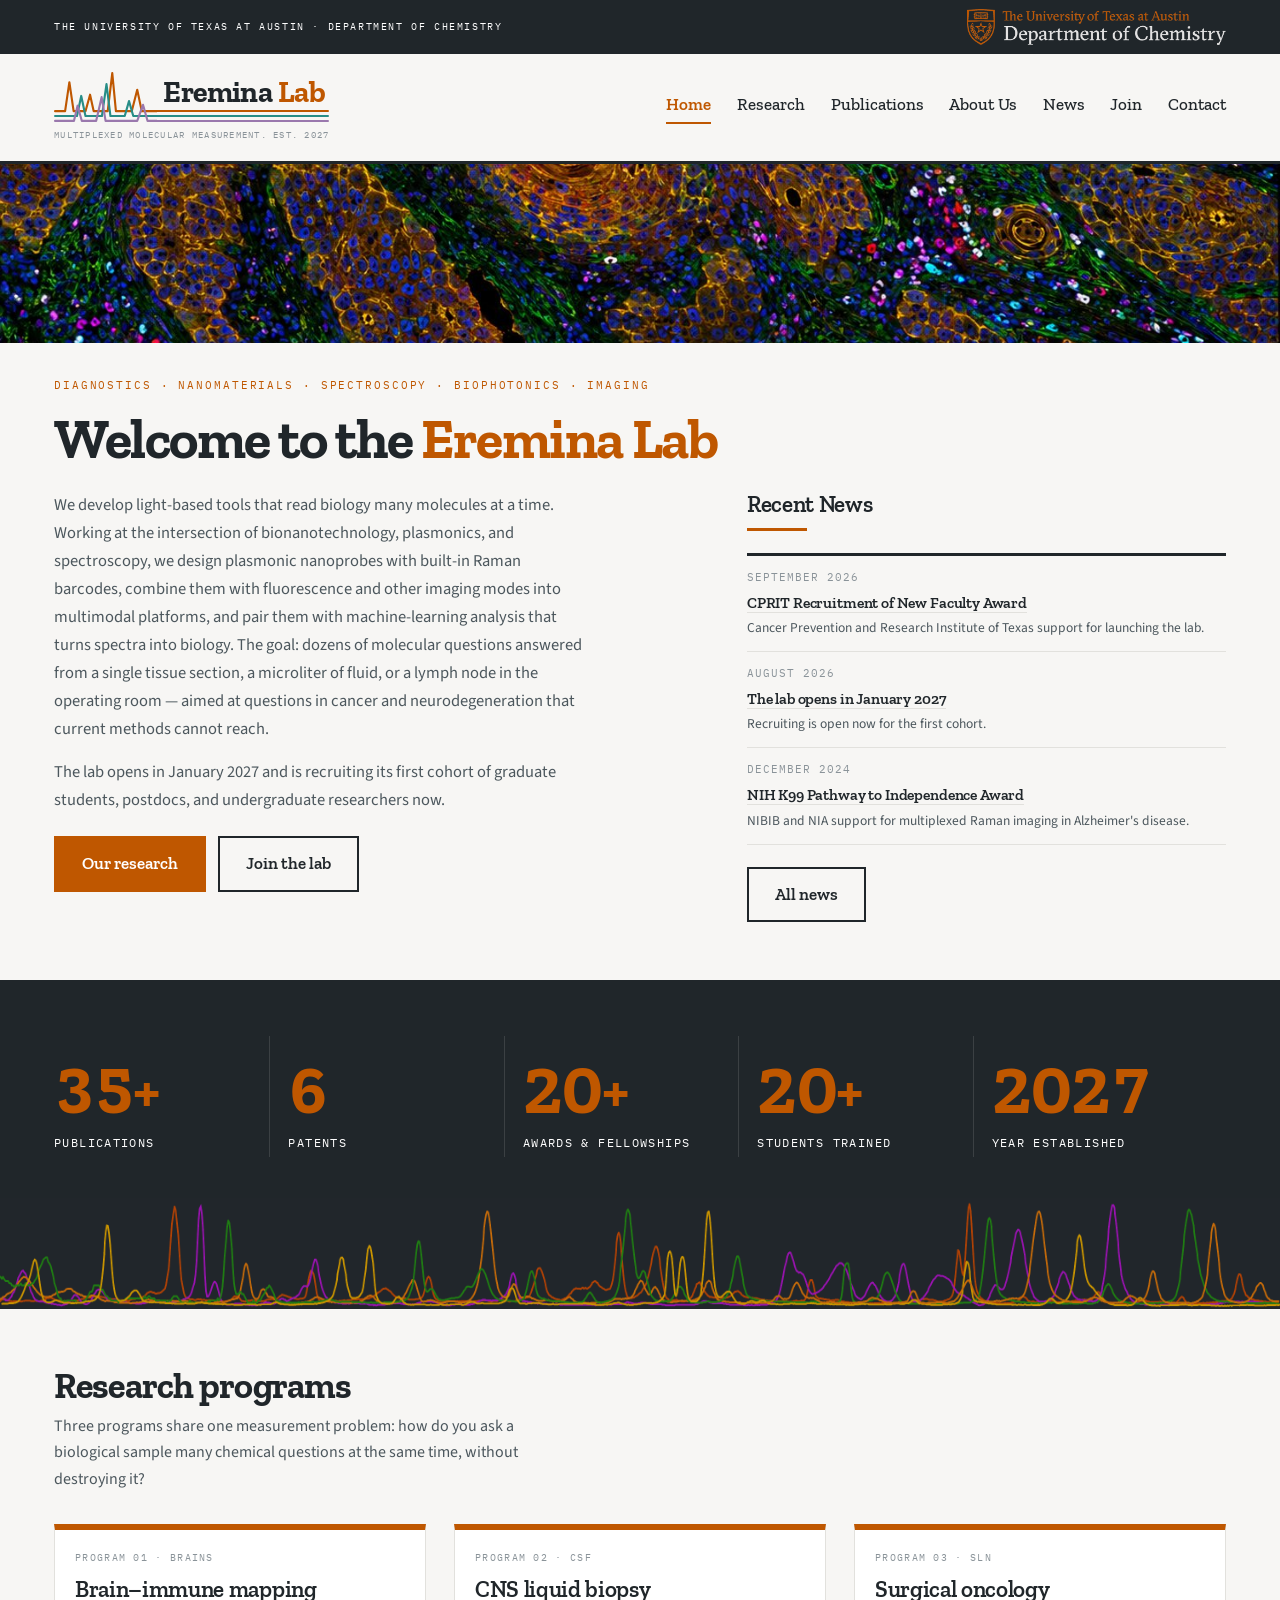
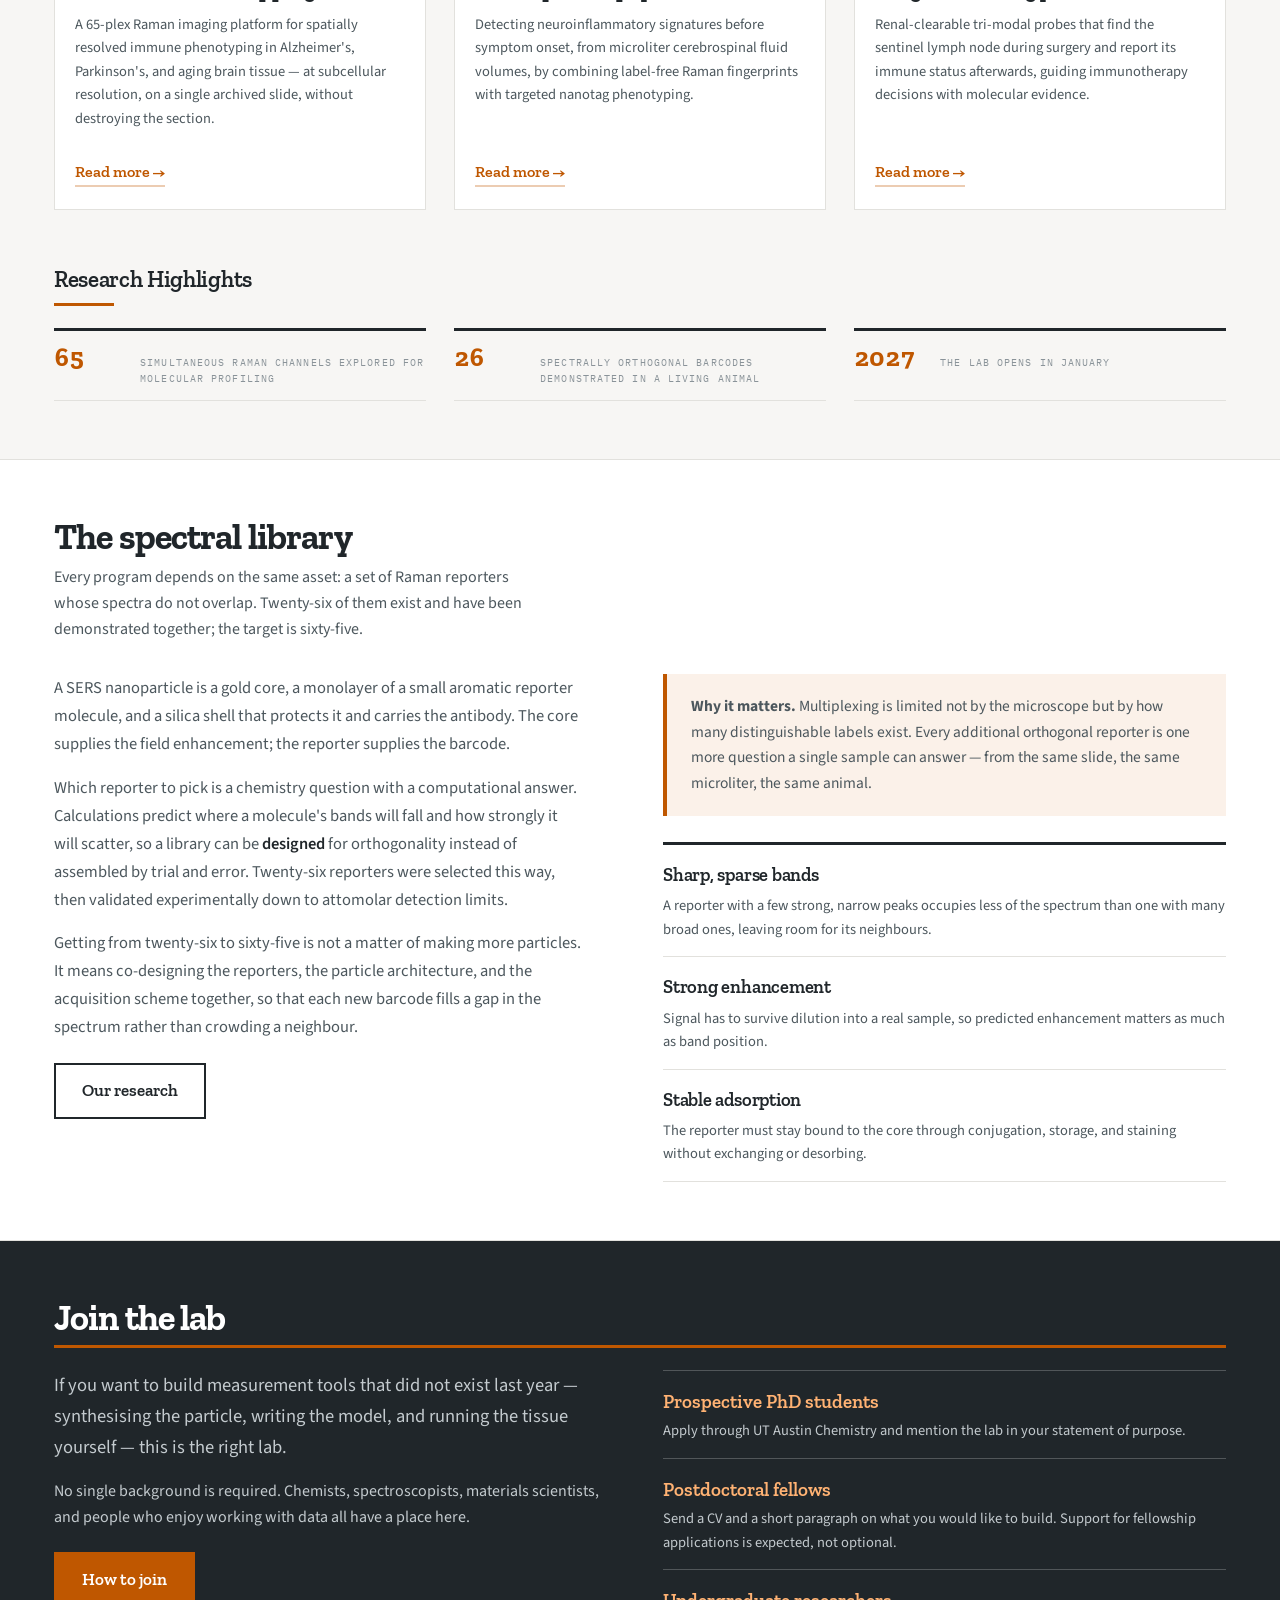
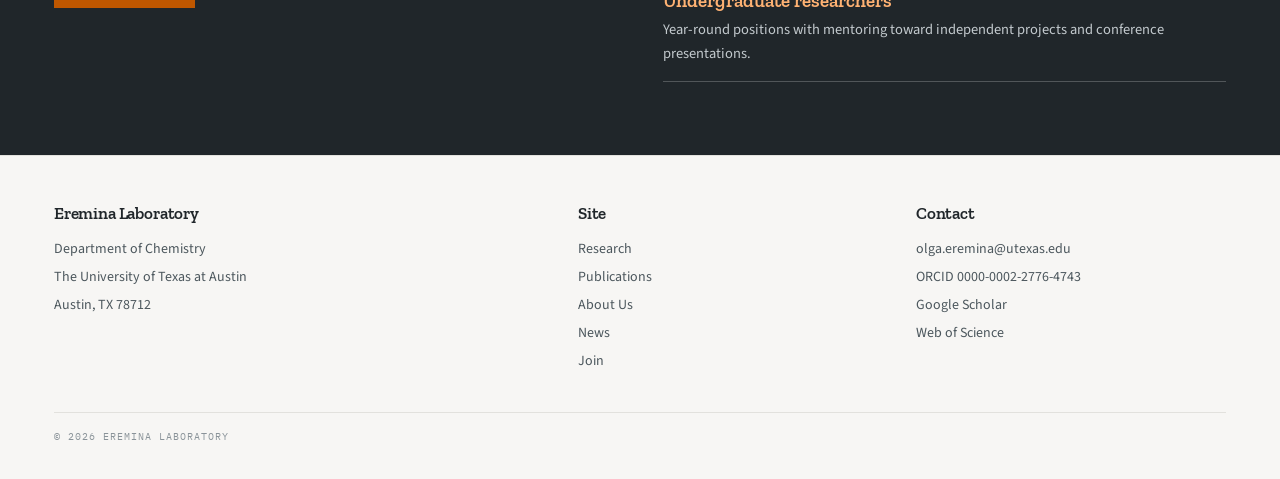
==== index.html @ 18a0a18d "Home: remove Recent news and Contact section below the spectral library" ====
<!doctype html>
<html lang="en">
<head>
<meta charset="utf-8">
<meta name="viewport" content="width=device-width, initial-scale=1">
<meta name="robots" content="noindex, nofollow"><!-- TODO remove at launch. Do not also block crawlers in robots.txt: they must fetch the page to see this. -->
<title>Eremina Lab — Department of Chemistry, UT Austin</title>
<meta name="description" content="The Eremina Laboratory at UT Austin designs nanoparticle probes, spectral barcodes, and the analysis that reads them — multiplexed molecular measurement for neurodegeneration, immunology, and surgical oncology.">
<link rel="preconnect" href="https://fonts.googleapis.com">
<link rel="preconnect" href="https://fonts.gstatic.com" crossorigin>
<link href="https://fonts.googleapis.com/css2?family=Zilla+Slab:ital,wght@0,400;0,500;0,600;0,700;1,400&family=Source+Sans+3:ital,wght@0,400;0,600;1,400&family=IBM+Plex+Mono:wght@400;500&display=swap" rel="stylesheet">
<link rel="stylesheet" href="assets/site.css">
</head>
<body>

<a class="skip" href="#main">Skip to content</a>

<div class="univbar">
  <span><a href="https://www.utexas.edu">The University of Texas at Austin</a> · <a href="https://chemistry.utexas.edu">Department of Chemistry</a></span>
  <a class="utlogo-link" href="https://chemistry.utexas.edu/">
    <img class="utlogo" src="assets/ut-chemistry-logo.png"
         alt="Department of Chemistry home page" width="900" height="125">
  </a>
</div>

<header class="sitehead">
  <a class="brand" href="index.html">
    <img class="brand-mark" src="assets/logo-mark.svg" alt="" width="339" height="164">
    <b>Eremina <i>Lab</i></b>
    <span class="brand-lines" aria-hidden="true"><i></i><i></i><i></i></span>
    <span>Multiplexed molecular measurement. Est. 2027</span>
  </a>
  <button class="navtoggle" type="button">Menu</button>
  <nav class="sitenav" aria-label="Main">
    <ul>
      <li><a href="index.html" aria-current="page">Home</a></li>
      <li><a href="research.html">Research</a></li>
      <li><a href="publications.html">Publications</a></li>
      <li><a href="people.html">About Us</a></li>
      <li><a href="news.html">News</a></li>
      <li><a href="join.html">Join</a></li>
      <li><a href="join.html#contact">Contact</a></li>
    </ul>
  </nav>
</header>

<main id="main">

  <!-- ============ illustration strip ============ -->
  <!-- Decorative. An artist's impression of a multiplexed immunofluorescence
       image, not lab data — nothing on the page presents it as a result. -->
  <div class="band illus">
    <img src="assets/hero-tissue-strip.jpg"
         alt="Illustration of multiplexed immunofluorescence imaging of tissue: clusters of orange-outlined epithelial cells set in green fibrous stroma, dense blue nuclei throughout, and scattered magenta, cyan, red and white immune cells against a black background."
         width="1448" height="300">
  </div>

  <!-- ============ hero ============ -->
  <!-- .tight pulls the top padding in so the eyebrow sits close under the
       illustration strip rather than floating free of it. -->
  <section class="sec tight">
    <p class="eyebrow">Diagnostics · Nanomaterials · Spectroscopy · Biophotonics · Imaging</p>
    <h1>Welcome to the <em>Eremina Lab</em></h1>
    <div class="two wide-left">
      <div class="prose">
        <p>We develop light-based tools that read biology many molecules at a time. Working at the intersection of bionanotechnology, plasmonics, and spectroscopy, we design plasmonic nanoprobes with built-in Raman barcodes, combine them with fluorescence and other imaging modes into multimodal platforms, and pair them with machine-learning analysis that turns spectra into biology. The goal: dozens of molecular questions answered from a single tissue section, a microliter of fluid, or a lymph node in the operating room — aimed at questions in cancer and neurodegeneration that current methods cannot reach.</p>
        <p>The lab opens in January 2027 and is recruiting its first cohort of graduate students, postdocs, and undergraduate researchers now.</p>
        <div class="btnrow">
          <a class="btn" href="research.html">Our research</a>
          <a class="btn ghost" href="join.html">Join the lab</a>
        </div>
      </div>
      <div>
        <!-- ============================================================
             News rail — the five newest items from news.html.

             The headline links to that item's anchor on the News page, so
             every entry there needs an id on its <li>. Keep the summary to
             one short sentence; the full item stays on News. When an item is
             added to news.html, add it here too and drop the oldest, so
             this list never runs past five. Pattern:

             <li>
               <time datetime="2027-03">March 2027</time>
               <div>
                 <h4><a href="news.html#the-id">Headline</a></h4>
                 <p>One short sentence.</p>
               </div>
             </li>
             ============================================================ -->
        <div>
          <h3>Recent News</h3>
          <div class="hrule orange" style="width:60px;"></div>
          <ul class="news compact">
            <li>
              <time datetime="2026-09">September 2026</time>
              <div>
                <h4><a href="news.html#cprit-award">CPRIT Recruitment of New Faculty Award</a></h4>
                <p>Cancer Prevention and Research Institute of Texas support for launching the lab.</p>
              </div>
            </li>
            <li>
              <time datetime="2026-08">August 2026</time>
              <div>
                <h4><a href="news.html#lab-opens">The lab opens in January 2027</a></h4>
                <p>Recruiting is open now for the first cohort.</p>
              </div>
            </li>
            <li>
              <time datetime="2024-12">December 2024</time>
              <div>
                <h4><a href="news.html#k99-award">NIH K99 Pathway to Independence Award</a></h4>
                <p>NIBIB and NIA support for multiplexed Raman imaging in Alzheimer's disease.</p>
              </div>
            </li>
          </ul>
          <div class="btnrow">
            <a class="btn ghost" href="news.html">All news</a>
          </div>
        </div>
      </div>
    </div>
  </section>

  <!-- ============ by the numbers ============
       Prof. Eremina's record before the lab opened, not lab output. The
       visible caption saying so was removed at the site owner's request
       (October 2026); the aria-label keeps it for screen readers. Counts as of October 2026:
       articles and patents = publications.html; awards = CV "Awards,
       Scholarships, and Fellowships" (22) plus the K99/R00 and CPRIT awards;
       students = "Previously mentored" on people-olga-eremina.html (12),
       shown as 20+ at the owner's request (Oct 2026) to include all
       students trained. Publications shown as 35+ at the owner's request.
       Update the data-to value and the visible number together. Counting up
       is assets/counters.js; without it the final numbers simply show. -->
  <section class="stats" aria-label="Prof. Eremina’s record to date">
    <dl class="stats-row">
      <div><dt><span data-to="35">35</span>+</dt><dd>Publications</dd></div>
      <div><dt><span data-to="6">6</span></dt><dd>Patents</dd></div>
      <div><dt><span data-to="20">20</span>+</dt><dd>Awards &amp; fellowships</dd></div>
      <div><dt><span data-to="20">20</span>+</dt><dd>Students trained</dd></div>
      <div><dt>2027</dt><dd>Year established</dd></div>
    </dl>
  </section>

  <!-- ============ spectrum band ============ -->
  <div class="band strip">
    <img src="assets/research-spectra.png"
         alt="Overlaid Raman spectra of several reporter molecules in orange, green, purple and yellow, each a series of sharp narrow peaks falling at different positions along a shared axis."
         width="3008" height="232">
  </div>

  <!-- ============ research programs ============ -->
  <section class="sec">
    <div class="sechead">
      <div>
        <h2>Research programs</h2>
        <p>Three programs share one measurement problem: how do you ask a biological sample many chemical questions at the same time, without destroying it?</p>
      </div>
    </div>
    <div class="cards">
      <article class="card">
        <p class="code">Program 01 · BRAINS</p>
        <h3>Brain–immune mapping</h3>
        <p>A 65-plex Raman imaging platform for spatially resolved immune phenotyping in Alzheimer's, Parkinson's, and aging brain tissue — at subcellular resolution, on a single archived slide, without destroying the section.</p>
        <a class="more" href="research.html#brains">Read more →</a>
      </article>
      <article class="card">
        <p class="code">Program 02 · CSF</p>
        <h3>CNS liquid biopsy</h3>
        <p>Detecting neuroinflammatory signatures before symptom onset, from microliter cerebrospinal fluid volumes, by combining label-free Raman fingerprints with targeted nanotag phenotyping.</p>
        <a class="more" href="research.html#csf">Read more →</a>
      </article>
      <article class="card">
        <p class="code">Program 03 · SLN</p>
        <h3>Surgical oncology</h3>
        <p>Renal-clearable tri-modal probes that find the sentinel lymph node during surgery and report its immune status afterwards, guiding immunotherapy decisions with molecular evidence.</p>
        <a class="more" href="research.html#sln">Read more →</a>
      </article>
    </div>
    <div style="margin-top:clamp(36px,5vw,56px);">
      <h3>Research Highlights</h3>
      <div class="hrule orange" style="width:60px;"></div>
      <dl class="keyfacts row">
        <div><dt>65</dt><dd>Simultaneous Raman channels explored for molecular profiling</dd></div>
        <div><dt>26</dt><dd>Spectrally orthogonal barcodes demonstrated in a living animal</dd></div>
        <div><dt>2027</dt><dd>The lab opens in January</dd></div>
      </dl>
    </div>
  </section>

  <!-- ============ the library ============ -->
  <section class="sec white">
    <div class="sechead">
      <div>
        <h2>The spectral library</h2>
        <p>Every program depends on the same asset: a set of Raman reporters whose spectra do not overlap. Twenty-six of them exist and have been demonstrated together; the target is sixty-five.</p>
      </div>
    </div>
    <div class="two">
      <div class="prose">
        <p>A SERS nanoparticle is a gold core, a monolayer of a small aromatic reporter molecule, and a silica shell that protects it and carries the antibody. The core supplies the field enhancement; the reporter supplies the barcode.</p>
        <p>Which reporter to pick is a chemistry question with a computational answer. Calculations predict where a molecule's bands will fall and how strongly it will scatter, so a library can be <strong>designed</strong> for orthogonality instead of assembled by trial and error. Twenty-six reporters were selected this way, then validated experimentally down to attomolar detection limits.</p>
        <p>Getting from twenty-six to sixty-five is not a matter of making more particles. It means co-designing the reporters, the particle architecture, and the acquisition scheme together, so that each new barcode fills a gap in the spectrum rather than crowding a neighbour.</p>
        <div class="btnrow">
          <a class="btn ghost" href="research.html">Our research</a>
        </div>
      </div>
      <div>
        <div class="callout" style="margin-top:0;">
          <p><strong>Why it matters.</strong> Multiplexing is limited not by the microscope but by how many distinguishable labels exist. Every additional orthogonal reporter is one more question a single sample can answer — from the same slide, the same microliter, the same animal.</p>
        </div>
        <ul class="methods">
          <li><b>Sharp, sparse bands</b><span>A reporter with a few strong, narrow peaks occupies less of the spectrum than one with many broad ones, leaving room for its neighbours.</span></li>
          <li><b>Strong enhancement</b><span>Signal has to survive dilution into a real sample, so predicted enhancement matters as much as band position.</span></li>
          <li><b>Stable adsorption</b><span>The reporter must stay bound to the core through conjugation, storage, and staining without exchanging or desorbing.</span></li>
        </ul>
      </div>
    </div>
  </section>

  <!-- ============ join ============ -->
  <section class="sec dark">
    <h2>Join the lab</h2>
    <div class="hrule"></div>
    <div class="two">
      <div>
        <p class="lede" style="color:var(--mist);">If you want to build measurement tools that did not exist last year — synthesising the particle, writing the model, and running the tissue yourself — this is the right lab.</p>
        <p style="margin-top:15px;">No single background is required. Chemists, spectroscopists, materials scientists, and people who enjoy working with data all have a place here.</p>
        <div class="btnrow">
          <a class="btn" href="join.html">How to join</a>
        </div>
      </div>
      <dl>
        <dt>Prospective PhD students</dt>
        <dd>Apply through UT Austin Chemistry and mention the lab in your statement of purpose.</dd>
        <dt>Postdoctoral fellows</dt>
        <dd>Send a CV and a short paragraph on what you would like to build. Support for fellowship applications is expected, not optional.</dd>
        <dt>Undergraduate researchers</dt>
        <dd>Year-round positions with mentoring toward independent projects and conference presentations.</dd>
      </dl>
    </div>
  </section>

</main>

<footer class="sitefoot">
  <div>
    <h4>Eremina Laboratory</h4>
    <p>Department of Chemistry</p>
    <p>The University of Texas at Austin</p>
    <p><!-- TODO: add building name, street address, and room once assigned -->Austin, TX 78712</p>
  </div>
  <div>
    <h4>Site</h4>
    <ul>
      <li><a href="research.html">Research</a></li>
      <li><a href="publications.html">Publications</a></li>
      <li><a href="people.html">About Us</a></li>
      <li><a href="news.html">News</a></li>
      <li><a href="join.html">Join</a></li>
    </ul>
  </div>
  <div>
    <h4>Contact</h4>
    <ul>
      <li><a href="mailto:olga.eremina@utexas.edu">olga.eremina@utexas.edu</a></li>
      <li><a href="https://orcid.org/0000-0002-2776-4743">ORCID 0000-0002-2776-4743</a></li>
      <li><a href="publications.html">Google Scholar</a></li>
      <li><a href="https://www.webofscience.com/wos/author/record/1571301">Web of Science</a></li>
    </ul>
  </div>
  <!-- TODO: add the lab's NIH R00 award number once issued -->
  <div class="footnote">
    <span>© 2026 Eremina Laboratory</span>
  </div>
</footer>

<script src="assets/nav.js"></script>
<script src="assets/counters.js"></script>
</body>
</html>
---- assets/site.css ----
/* ==========================================================================
   Eremina Research Group — site stylesheet
   Direction 09 "Slab": Zilla Slab display on warm paper, UT burnt orange
   and charcoal, numbered sections, figure-forward.
   ========================================================================== */

:root{
  /* ground */
  --paper:#F7F6F4;
  --white:#FFFFFF;

  /* ink */
  --ink:#20262A;
  --body:#4C575D;
  --steel:#8A9399;
  --mist:#C3CACE;
  --hair:#E2E1DD;
  --hair-2:#EEEDEA;

  /* accent */
  --orange:#BF5700;
  --orange-dk:#8F4100;
  --orange-lt:#FFB273;
  --orange-wash:#FBF1E9;

  /* type */
  --slab:"Zilla Slab",Rockwell,"Roboto Slab",Georgia,serif;
  --sans:"Source Sans 3",-apple-system,BlinkMacSystemFont,"Segoe UI",Helvetica,Arial,sans-serif;
  --mono:"IBM Plex Mono",ui-monospace,"SF Mono",Menlo,Consolas,monospace;

  /* rhythm */
  --pad:clamp(20px,4.5vw,54px);
  --max:1220px;
  --gap:clamp(26px,3.6vw,48px);
}

*{box-sizing:border-box;}
html{scroll-behavior:smooth;}
@media (prefers-reduced-motion:reduce){html{scroll-behavior:auto;}}

body{
  margin:0;
  background:var(--paper);
  color:var(--ink);
  font-family:var(--sans);
  font-size:16px;
  line-height:1.64;
  -webkit-font-smoothing:antialiased;
  text-rendering:optimizeLegibility;
}
:focus-visible{outline:3px solid var(--orange); outline-offset:2px;}
img{max-width:100%; height:auto; display:block;}
canvas{max-width:100%;}

/* --------------------------------------------------------------------------
   Skip link
   -------------------------------------------------------------------------- */
.skip{
  position:absolute; left:-9999px; top:0; z-index:100;
  background:var(--ink); color:#fff; padding:12px 20px; text-decoration:none;
  font-family:var(--slab); font-size:16px;
}
.skip:focus{left:0;}

/* --------------------------------------------------------------------------
   Header
   -------------------------------------------------------------------------- */
.univbar{
  background:var(--ink); color:#fff; padding:9px var(--pad);
  font-family:var(--mono); font-size:10px; letter-spacing:.16em; text-transform:uppercase;
  display:flex; gap:14px; align-items:center; flex-wrap:wrap;
}
/* UT Department of Chemistry lockup — the reversed artwork, light wordmark on
   transparent ground, so it sits on the charcoal bar as supplied. Sized by
   height; the global img{height:auto} would otherwise win. margin-left:auto
   parks it opposite the wordline; when the bar is too narrow for both it wraps
   to its own line rather than crushing the text.
   The anchor is the flex item, so the alignment lives on it, not the image. */
.univbar .utlogo-link{margin-left:auto; flex-shrink:0; display:block; line-height:0;}
.univbar .utlogo{height:clamp(26px,3.2vw,36px); width:auto; transition:opacity .15s ease;}
.univbar .utlogo-link:hover .utlogo{opacity:.78;}
@media (prefers-reduced-motion:reduce){.univbar .utlogo{transition:none;}}
.univbar a{color:#fff; text-decoration:none;}
.univbar .right{margin-left:auto; color:var(--mist);}

.sitehead{
  position:sticky; top:0; z-index:40; background:var(--paper);
  display:flex; align-items:center; gap:clamp(14px,3vw,34px);
  padding:18px var(--pad); border-bottom:3px solid var(--ink);
}
/* Brand: the logo mark, then the name, with the mark's three baselines carried
   on under the name. Everything is sized from --mk (the mark's height) in units
   of the mark's own 164-unit viewBox, so the CSS lines meet the SVG ones exactly. */
.brand{
  --mk:clamp(40px,4.4vw,50px); --u:calc(var(--mk) / 164);
  text-decoration:none; display:grid; grid-template-columns:calc(338.5 * var(--u)) auto;
  grid-template-rows:calc(125 * var(--u)) calc(39 * var(--u)) auto;
  justify-content:start;
}
.brand-mark{grid-row:1 / 3; grid-column:1; display:block; height:var(--mk); width:auto; align-self:end;}
.brand b{
  grid-row:1; grid-column:2; align-self:end; padding:0 0 calc(10 * var(--u)) 6px;
  display:block; font-family:var(--slab); font-size:clamp(23px,2.6vw,30px); font-weight:700;
  letter-spacing:-.018em; color:var(--ink); line-height:1;
}
.brand b i{font-style:normal; color:var(--orange);}
.brand span{
  grid-row:3; grid-column:1 / 3; justify-self:end;
  display:block; font-family:var(--mono); font-size:9px; letter-spacing:.14em;
  text-transform:uppercase; color:var(--steel); margin-top:6px;
}
.brand .brand-lines{
  grid-row:2; grid-column:2; justify-self:stretch; position:relative; margin:0;
}
.brand-lines i{
  position:absolute; left:0; right:0; height:calc(7 * var(--u));
  border-radius:0 99px 99px 0;
}
.brand-lines i:nth-child(1){top:0;                      background:#BF5700;}
.brand-lines i:nth-child(2){top:calc(16 * var(--u));    background:#278D87;}
.brand-lines i:nth-child(3){top:calc(32 * var(--u));    background:#9A78AD;}
.sitenav{margin-left:auto;}
.sitenav ul{display:flex; gap:clamp(12px,2vw,26px); margin:0; padding:0; list-style:none;}
.sitenav a{
  color:var(--ink); text-decoration:none; font-family:var(--slab); font-size:17px; font-weight:500;
  padding-bottom:3px; border-bottom:2px solid transparent; display:block;
}
.sitenav a:hover{border-bottom-color:var(--mist);}
.sitenav a[aria-current="page"]{color:var(--orange); border-bottom-color:var(--orange); font-weight:600;}

.navtoggle{
  display:none; margin-left:auto; background:none; border:2px solid var(--ink); color:var(--ink);
  font-family:var(--slab); font-size:15px; font-weight:600; padding:7px 14px; cursor:pointer;
}

/* Sub-navigation — sibling pages under one main nav item */
.subnav{
  display:flex; gap:0; padding:0 var(--pad); border-bottom:1px solid var(--hair);
  background:var(--paper); overflow-x:auto;
}
.subnav a{
  display:block; white-space:nowrap; padding:13px 0 11px; margin-right:28px;
  font-family:var(--slab); font-size:17px; font-weight:500; color:var(--body);
  text-decoration:none; border-bottom:3px solid transparent;
}
.subnav a:hover{color:var(--ink);}
.subnav a[aria-current="page"]{color:var(--ink); font-weight:600; border-bottom-color:var(--orange);}

/* --------------------------------------------------------------------------
   Layout primitives
   -------------------------------------------------------------------------- */
.wrap{max-width:var(--max); margin:0 auto;}
.sec{padding:clamp(34px,4.6vw,58px) var(--pad);}
.sec.white{background:var(--white); border-top:1px solid var(--hair); border-bottom:1px solid var(--hair);}
.sec.tight{padding-top:clamp(24px,3vw,34px);}
.sec + .sec:not(.white){border-top:1px solid var(--hair);}
/* .white already carries its own top and bottom rules — don't double them up */
.sec.white + .sec:not(.white){border-top:none;}
.sec.dark + .sec, .sec + .sec.dark{border-top:none;}

.eyebrow{
  font-family:var(--mono); font-size:10.5px; letter-spacing:.18em; text-transform:uppercase;
  color:var(--orange); margin:0 0 16px;
}
.eyebrow.quiet{color:var(--steel);}

h1{
  font-family:var(--slab); font-size:clamp(32px,5vw,56px); line-height:1.05; font-weight:700;
  letter-spacing:-.026em; margin:0 0 22px; text-wrap:balance;
}
h1 em{font-style:normal; color:var(--orange);}
h2{
  font-family:var(--slab); font-size:clamp(25px,3.1vw,36px); font-weight:700;
  letter-spacing:-.024em; margin:0 0 8px; line-height:1.05; text-wrap:balance;
}
h3{
  font-family:var(--slab); font-size:clamp(19px,2.1vw,23px); font-weight:600;
  letter-spacing:-.014em; margin:0 0 9px; line-height:1.2;
}
h4{font-family:var(--slab); font-size:18px; font-weight:600; letter-spacing:-.01em; margin:0 0 8px;}

p{margin:0 0 15px;}
p:last-child{margin-bottom:0;}
.lede{font-size:clamp(16px,1.6vw,18.5px); line-height:1.68; color:var(--body); max-width:60ch;}
.prose{max-width:66ch;}
.prose p{color:var(--body); font-size:16.5px; line-height:1.7;}
.prose strong{color:var(--ink); font-weight:600;}
/* :not(.btn) — otherwise this beats .btn on specificity and paints
   button labels orange on an orange fill */
.prose a:not(.btn){color:var(--orange); text-decoration:none; border-bottom:1px solid rgba(191,87,0,.32);}
.prose a:not(.btn):hover{border-bottom-color:var(--orange);}

/* section header (the orange "01"-style numbers were removed, Oct 2026) */
.sechead{margin-bottom:clamp(22px,3vw,32px);}
.sechead p{margin:0; color:var(--body); max-width:62ch; font-size:16px;}
/* Publications: centred label marking the pre-UT list ("Before UT Austin") */
.sechead p.era{max-width:none; text-align:center; font-size:19px; margin-top:14px;}

.hrule{height:3px; background:var(--ink); margin:0 0 22px;}
.hrule.orange{background:var(--orange);}

/* Pending details — reads as awaiting content, not as content.
   Search the HTML for "tbd" to find every one. */
.tbd{color:var(--steel); font-style:italic;}
.dark .tbd{color:var(--mist);}

/* --------------------------------------------------------------------------
   Buttons
   -------------------------------------------------------------------------- */
.btn{
  display:inline-block; background:var(--orange); color:#fff; padding:12px 26px;
  text-decoration:none; font-family:var(--slab); font-size:17px; font-weight:600;
  border:2px solid var(--orange);
}
.btn:hover{background:var(--orange-dk); border-color:var(--orange-dk);}
.btn.ghost{background:transparent; color:var(--ink); border-color:var(--ink);}
.btn.ghost:hover{background:var(--ink); color:#fff;}
.btn.light{background:#fff; color:var(--ink); border-color:#fff;}
.btn.light:hover{background:var(--orange); border-color:var(--orange); color:#fff;}
.btnrow{display:flex; gap:12px; flex-wrap:wrap; margin-top:22px;}

/* --------------------------------------------------------------------------
   Figures — the site's main visual material
   -------------------------------------------------------------------------- */
/* Figures carry no visible caption — the surrounding prose does that work.
   The alt attribute still describes each one in full for screen readers. */
figure.fig{
  margin:0; background:var(--white); border:1px solid var(--hair); padding:18px;
}
.sec.white figure.fig{background:var(--paper);}
figure.fig img{width:100%;}
figure.fig.plain{border:none; background:none; padding:0;}

/* spectrum divider band */
.band{background:var(--ink); position:relative; overflow:hidden;}

/* .band.strip — the overlaid-spectra graphic used as every divider on the
   site. Its own ground is #21262B, a hair off --ink, so it sits in the band
   without the background needing to be stripped out.

   Height matches the canvas bands exactly, so every divider on the site is the
   same weight. No object-fit, so the graphic fills the box — which is what the
   canvas bands already do: a 1600x220 bitmap stretched into a 1440x112 slot.
   Filling keeps every peak on screen at any width; cropping to preserve the
   ratio would instead show a magnified slice on a phone.

   It sweeps in left to right like the canvas bands elsewhere: spectra.js eases
   by 1-(1-p)^3, and cubic-bezier(.215,.61,.355,1) is that curve. The duration
   is 1.25x spectra.js's 1500ms — deliberately a touch slower here. `both`
   holds the strip hidden until the sweep starts and full once it ends. */
.band.strip img{
  display:block; width:100%; height:clamp(76px,9vw,112px);
  animation:strip-draw 1.875s cubic-bezier(.215,.61,.355,1) both;
}
@keyframes strip-draw{
  from{clip-path:inset(0 100% 0 0);}
  to{clip-path:inset(0 0 0 0);}
}
/* spectra.js skips its animation under the same condition */
@media (prefers-reduced-motion:reduce){
  .band.strip img{animation:none;}
}

/* .band.illus — full-bleed illustration strip above the hero. object-fit:cover
   lets one crop serve every width: the source band is taller than the strip
   ever renders, so narrow screens keep a usable depth instead of a sliver. */
.band.illus img{
  display:block; width:100%; height:clamp(90px,14vw,190px); object-fit:cover;
}


/* --------------------------------------------------------------------------
   Embedded map — small locator window under a contact address
   -------------------------------------------------------------------------- */
/* line-height:0 kills the inline-descender gap an iframe would leave under
   itself inside the border. */
.mapbox{
  margin-top:14px; border:1px solid var(--hair); background:var(--white);
  line-height:0;
}
.mapbox iframe{width:100%; height:190px; border:0; display:block;}
/* on the dark join panel the paper-white frame would glare */
.dark .mapbox{border-color:rgba(255,255,255,.22); background:transparent;}

/* --------------------------------------------------------------------------
   Key facts / stats
   -------------------------------------------------------------------------- */
/* Home: "by the numbers" band. Sits directly on the dark spectrum strip so the
   two read as one block. */
.stats{background:var(--ink); color:#fff; padding:clamp(34px,5vw,56px) var(--pad) clamp(26px,4vw,40px);}
.stats-row{
  margin:0; display:grid; grid-template-columns:repeat(5,minmax(0,1fr));
}
.stats-row > div{padding:20px 18px 4px 0; border-right:1px solid rgba(255,255,255,.12); margin-right:18px;}
.stats-row > div:last-child{border-right:none; margin-right:0;}
.stats-row dt{
  font-family:var(--slab); font-weight:700; font-size:clamp(40px,5.4vw,68px); line-height:1;
  letter-spacing:-.02em; color:var(--orange); font-variant-numeric:lining-nums tabular-nums;
}
.stats-row dd{
  margin:10px 0 0; font-family:var(--mono); font-size:11.5px; letter-spacing:.12em;
  text-transform:uppercase; color:#fff;
}
@media (max-width:820px){
  .stats-row{grid-template-columns:repeat(2,minmax(0,1fr)); row-gap:6px;}
  .stats-row > div{border-right:none; margin-right:0;}
  .stats-row > div:last-child{grid-column:1 / -1;}
}
.keyfacts{margin:0; border-top:3px solid var(--ink);}
.keyfacts > div{display:flex; gap:16px; align-items:baseline; padding:13px 0; border-bottom:1px solid var(--hair);}
.keyfacts dt{
  font-family:var(--slab); font-size:26px; font-weight:700; color:var(--orange);
  min-width:2.7em; letter-spacing:-.02em; line-height:1; font-variant-numeric:tabular-nums;
}
.keyfacts dd{
  margin:0; font-family:var(--mono); font-size:10px; letter-spacing:.11em; text-transform:uppercase;
  color:var(--steel); line-height:1.6;
}
.keyfacts dd a{color:var(--body); text-decoration:none; border-bottom:1px solid var(--hair);}
.keyfacts dd a:hover{color:var(--orange); border-bottom-color:var(--orange);}
/* .row: the three facts side by side, lined up with the .cards grid above them
   (Home, under Research programs). Stacks on phones. */
.keyfacts.row{display:grid; grid-template-columns:repeat(3,1fr); column-gap:clamp(16px,2.4vw,28px); border-top:none;}
.keyfacts.row > div{border-top:3px solid var(--ink);}
@media (max-width:820px){
  .keyfacts.row{grid-template-columns:1fr;}
  .keyfacts.row > div{border-top:none;}
  .keyfacts.row > div:first-child{border-top:3px solid var(--ink);}
}

/* --------------------------------------------------------------------------
   Cards
   -------------------------------------------------------------------------- */
.cards{display:grid; grid-template-columns:repeat(3,1fr); gap:clamp(16px,2.4vw,28px);}
.cards.two{grid-template-columns:repeat(2,1fr);}
.card{
  background:var(--white); border:1px solid var(--hair); border-top:6px solid var(--orange);
  padding:20px 20px 22px; display:flex; flex-direction:column;
}
.sec.white .card{background:var(--paper);}
.card .code{
  font-family:var(--mono); font-size:10px; letter-spacing:.13em; text-transform:uppercase;
  color:var(--steel); margin:0 0 10px;
}
.card p{font-size:14.5px; line-height:1.62; color:var(--body);}
.card .more{
  margin-top:auto; padding-top:14px;
  font-family:var(--slab); font-size:16px; font-weight:600; color:var(--orange);
  text-decoration:none; border-bottom:2px solid rgba(191,87,0,.3); align-self:flex-start;
}
.card .more:hover{border-bottom-color:var(--orange);}
.card img{border:1px solid var(--hair); margin-bottom:16px;}

/* --------------------------------------------------------------------------
   Two-column split
   -------------------------------------------------------------------------- */
.two{display:grid; grid-template-columns:1fr 1fr; gap:var(--gap); align-items:start;}
.two.wide-left{grid-template-columns:1.35fr 1fr;}
.two.wide-right{grid-template-columns:1fr 1.35fr;}

/* --------------------------------------------------------------------------
   Definition-style method lists
   -------------------------------------------------------------------------- */
.methods{margin:0; padding:0; list-style:none;}
.methods li{padding:15px 0; border-bottom:1px solid var(--hair);}
.methods li:first-child{border-top:3px solid var(--ink);}
.methods b{
  display:block; font-family:var(--slab); font-size:18.5px; font-weight:600; margin-bottom:4px;
  letter-spacing:-.012em;
}
.methods span{display:block; font-size:14.5px; line-height:1.62; color:var(--body);}
.methods .tag{
  display:inline-block; font-family:var(--mono); font-size:9.5px; letter-spacing:.11em;
  text-transform:uppercase; color:var(--orange); margin-bottom:5px;
}

/* --------------------------------------------------------------------------
   Publications
   -------------------------------------------------------------------------- */
/* rule sits on the list, not the first item, so filtering can't strip it */
.pubs ol{list-style:none; margin:0; padding:0; border-top:3px solid var(--ink);}
.pubs li{
  display:grid; grid-template-columns:52px 1fr; gap:18px; align-items:baseline;
  padding:14px 0; border-bottom:1px solid var(--hair);
}
/* display:grid would otherwise defeat the hidden attribute used by the filter */
.pubs li[hidden]{display:none;}
.pubs .n{
  font-family:var(--slab); font-size:17px; font-weight:600; color:var(--orange);
  font-variant-numeric:tabular-nums; line-height:1.3;
}
.pubs .t{font-size:15.5px; line-height:1.5;}
.pubs .t a{color:var(--ink); text-decoration:none; border-bottom:1px solid var(--hair);}
.pubs .t a:hover{border-bottom-color:var(--orange); color:var(--orange);}
.pubs .m{display:block; margin-top:4px; font-size:13.5px; color:var(--body);}
.pubs .m i{font-style:italic;}
.pubs .m .yr{font-family:var(--mono); font-size:12px; color:var(--steel); letter-spacing:.03em;}
.pubs .flag{
  display:inline-block; font-family:var(--mono); font-size:9.5px; letter-spacing:.1em;
  text-transform:uppercase; color:var(--orange); background:var(--orange-wash);
  padding:2px 7px; margin-left:6px; vertical-align:1px;
}
.pubs h3{margin-top:clamp(30px,4vw,44px);}
.pubs h3:first-of-type{margin-top:0;}

/* --------------------------------------------------------------------------
   People
   -------------------------------------------------------------------------- */
.roster{display:grid; grid-template-columns:repeat(auto-fit,minmax(150px,1fr)); gap:22px;}
.person .av{
  aspect-ratio:1/1; background:var(--white); border:1px solid var(--hair);
  position:relative; overflow:hidden; margin-bottom:12px;
}
.person .av::after{
  content:""; position:absolute; inset:0;
  background:radial-gradient(circle at 50% 36%, #E6E5E1 0 20%, transparent 21%),
             radial-gradient(ellipse 60% 42% at 50% 104%, #E6E5E1 0 70%, transparent 71%);
}
/* a real portrait — kill the drawn silhouette underneath it */
.person .av.photo::after{content:none;}
.person .av img{display:block; width:100%; height:100%; object-fit:cover;}
.person.open .av{border-style:dashed;}
.person.open .av::after{background:none;}
.person.open .av::before{
  content:"+"; position:absolute; inset:0; display:grid; place-items:center;
  color:var(--mist); font-size:32px; font-weight:300; font-family:var(--sans);
}
.person b{display:block; font-family:var(--slab); font-size:17.5px; font-weight:600; letter-spacing:-.012em; line-height:1.2;}
/* block, so a tile can stack more than one role line */
.person span{display:block; font-size:13px; color:var(--body); line-height:1.45;}

/* a roster tile that links through to a member's own page */
a.person{display:block; text-decoration:none; color:inherit;}
a.person .av{transition:border-color .15s ease;}
a.person:hover b{color:var(--orange);}
a.person:hover .av{border-color:var(--orange);}
@media (prefers-reduced-motion:reduce){a.person .av{transition:none;}}

/* alumni / mentee table */
.tbl{width:100%; border-collapse:collapse;}
.tbl caption{
  text-align:left; font-family:var(--mono); font-size:10px; letter-spacing:.14em;
  text-transform:uppercase; color:var(--steel); padding-bottom:12px;
}
.tbl th{
  text-align:left; font-family:var(--mono); font-size:9.5px; letter-spacing:.12em;
  text-transform:uppercase; color:var(--steel); font-weight:500;
  padding:0 16px 9px 0; border-bottom:2px solid var(--ink);
}
.tbl td{padding:12px 16px 12px 0; border-bottom:1px solid var(--hair); font-size:14.5px; vertical-align:top;}
.tbl td:first-child{font-weight:600; white-space:nowrap;}
.tbl .yrs{font-family:var(--mono); font-size:12px; color:var(--steel); white-space:nowrap; font-variant-numeric:tabular-nums;}
.tbl-wrap{overflow-x:auto;}
.tbl-wrap table{min-width:560px;}

/* --------------------------------------------------------------------------
   News
   -------------------------------------------------------------------------- */
.news{list-style:none; margin:0; padding:0;}
.news li{
  display:grid; grid-template-columns:132px 1fr; gap:22px;
  padding:16px 0; border-bottom:1px solid var(--hair);
}
.news li:first-child{border-top:3px solid var(--ink);}
.news time{
  font-family:var(--mono); font-size:11px; letter-spacing:.09em; text-transform:uppercase;
  color:var(--steel); padding-top:3px;
}
.news h4{margin-bottom:5px;}
.news p{font-size:14.5px; color:var(--body); line-height:1.6;}
.news .kind{
  display:inline-block; font-family:var(--mono); font-size:9px; letter-spacing:.11em;
  text-transform:uppercase; color:var(--orange); background:var(--orange-wash);
  padding:2px 7px; margin-left:8px; vertical-align:2px;
}

/* Deep links from the homepage rail would otherwise land beneath the sticky
   header — hold the item clear of it. */
.news li[id]{scroll-margin-top:96px;}

/* .news.shots — News page, where every item carries a photo column. Scoped to
   the modifier so the homepage lists, whose items have no .shot child, keep
   their two-column grid instead of dropping text into the picture slot. */
.news.shots li{grid-template-columns:132px 1fr 210px;}
/* The frame lives on the image, not on .shot — a credit line has to sit below
   it without being clipped, and some photos carry one as a licence condition. */
.news .shot{min-width:0;}
.news .shot img{
  display:block; width:100%; aspect-ratio:4/3; object-fit:cover;
  background:var(--white); border:1px solid var(--hair);
}
/* awaiting a picture — dashed, as the portrait placeholders on People are */
.news .shot.empty{
  aspect-ratio:4/3; background:var(--paper); border:1px dashed var(--hair);
}
/* attribution for third-party images; quiet, but it must be legible */
.news .credit{
  margin:6px 0 0; font-family:var(--mono); font-size:9.5px; letter-spacing:.05em;
  line-height:1.55; color:var(--steel);
}
.news .credit a{color:var(--steel); text-decoration:none; border-bottom:1px solid var(--hair);}
.news .credit a:hover{color:var(--orange); border-bottom-color:var(--orange);}

/* compact news, for the homepage rail — a date, a linked headline, and one
   short line. The headline carries the link; the full item lives on News. */
.news.compact li{grid-template-columns:1fr; gap:0; padding:12px 0;}
.news.compact time{padding-top:0; display:block; margin-bottom:4px;}
.news.compact h4{font-size:15.5px; font-weight:600; margin-bottom:3px;}
.news.compact p{font-size:13.5px; line-height:1.55;}
.news.compact a{color:var(--ink); text-decoration:none; border-bottom:1px solid var(--hair);}
.news.compact a:hover{border-bottom-color:var(--orange); color:var(--orange);}

/* --------------------------------------------------------------------------
   Callout / join band
   -------------------------------------------------------------------------- */
.dark{background:var(--ink); color:#fff;}
.dark h2, .dark h3{color:#fff;}
.dark p{color:var(--mist);}
.dark .hrule{background:var(--orange);}
.dark dl{margin:0; border-top:1px solid rgba(255,255,255,.22);}
.dark dt{font-family:var(--slab); font-size:19px; font-weight:600; margin-top:15px; color:var(--orange-lt);}
.dark dd{margin:2px 0 15px; font-size:14.5px; color:var(--mist); padding-bottom:15px; border-bottom:1px solid rgba(255,255,255,.22);}
.dark a{color:#fff;}

.callout{
  background:var(--orange-wash); border-left:4px solid var(--orange);
  padding:20px 24px; margin:26px 0;
}
.callout p{color:var(--body); font-size:15.5px;}
.callout p:first-child{margin-top:0;}

/* --------------------------------------------------------------------------
   Footer
   -------------------------------------------------------------------------- */
.sitefoot{
  border-top:1px solid var(--hair); padding:clamp(28px,3.6vw,44px) var(--pad) 34px;
  display:grid; grid-template-columns:1.6fr 1fr 1fr; gap:28px;
}
.sitefoot h4{font-family:var(--slab); font-size:17px; font-weight:600; margin:0 0 10px;}
.sitefoot p{margin:0 0 5px; font-size:14px; color:var(--body);}
.sitefoot ul{list-style:none; margin:0; padding:0;}
.sitefoot li{margin-bottom:5px; font-size:14px;}
.sitefoot a{color:var(--body); text-decoration:none; border-bottom:1px solid transparent;}
.sitefoot a:hover{color:var(--orange); border-bottom-color:var(--orange);}
.footnote{
  grid-column:1/-1; border-top:1px solid var(--hair); padding-top:16px; margin-top:6px;
  font-family:var(--mono); font-size:10px; letter-spacing:.1em; text-transform:uppercase; color:var(--steel);
  display:flex; gap:18px; flex-wrap:wrap;
}
.footnote a{color:var(--steel);}

/* --------------------------------------------------------------------------
   Responsive
   -------------------------------------------------------------------------- */
@media (max-width:960px){
  .cards{grid-template-columns:1fr 1fr;}
  .sitefoot{grid-template-columns:1fr 1fr;}
}
@media (max-width:820px){
  .navtoggle{display:block;}
  .sitenav{
    display:none; position:absolute; top:100%; left:0; right:0;
    background:var(--paper); border-bottom:3px solid var(--ink); padding:6px var(--pad) 18px;
  }
  .sitenav.open{display:block;}
  .sitenav ul{flex-direction:column; gap:0;}
  .sitenav a{padding:11px 0; border-bottom:1px solid var(--hair);}
  .sitenav a[aria-current="page"]{border-bottom-color:var(--hair);}

  .cards,.cards.two{grid-template-columns:1fr;}
  .two,.two.wide-left,.two.wide-right{grid-template-columns:1fr;}
  .news li{grid-template-columns:1fr; gap:4px;}
  /* needs its own entry — .news.shots li outranks .news li above */
  .news.shots li{grid-template-columns:1fr; gap:10px;}
  .news .shot{max-width:340px;}
  .news time{padding-top:0;}
  .pubs li{grid-template-columns:38px 1fr; gap:12px;}
  .sitefoot{grid-template-columns:1fr;}
}
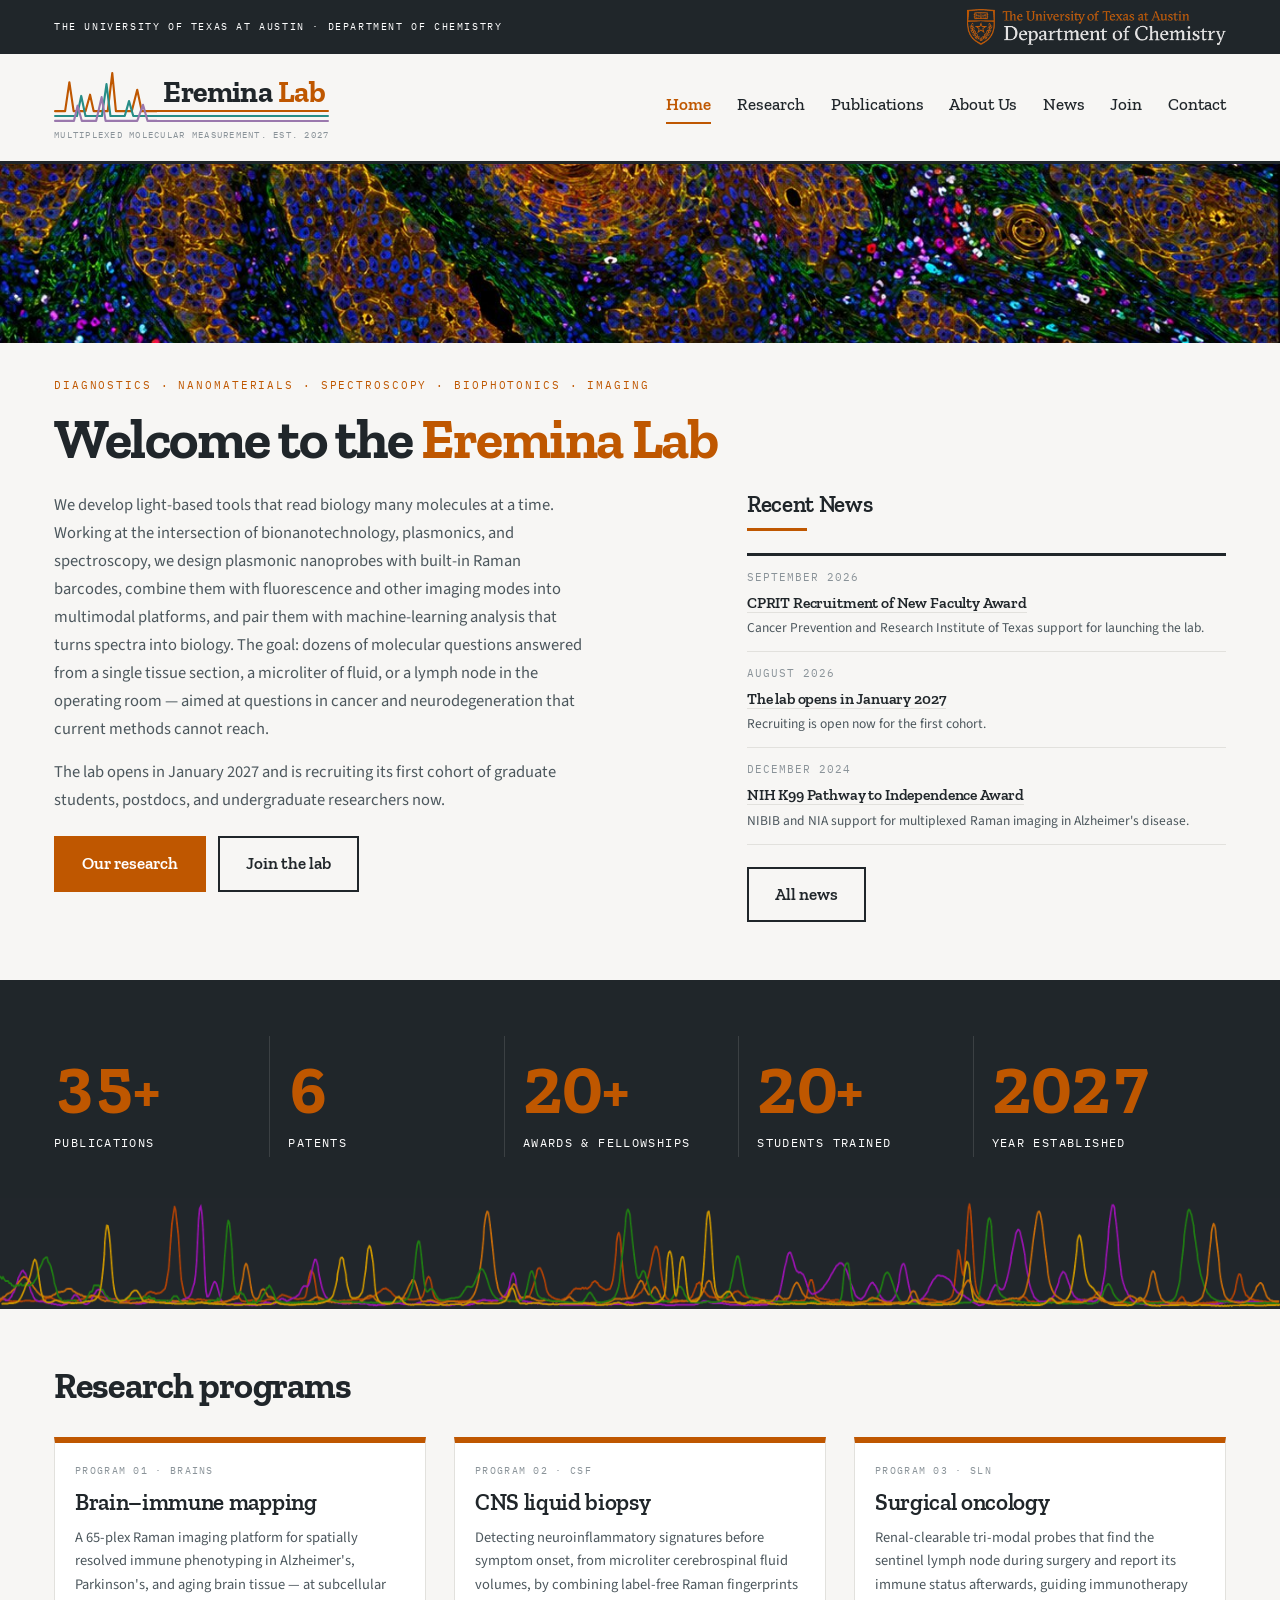
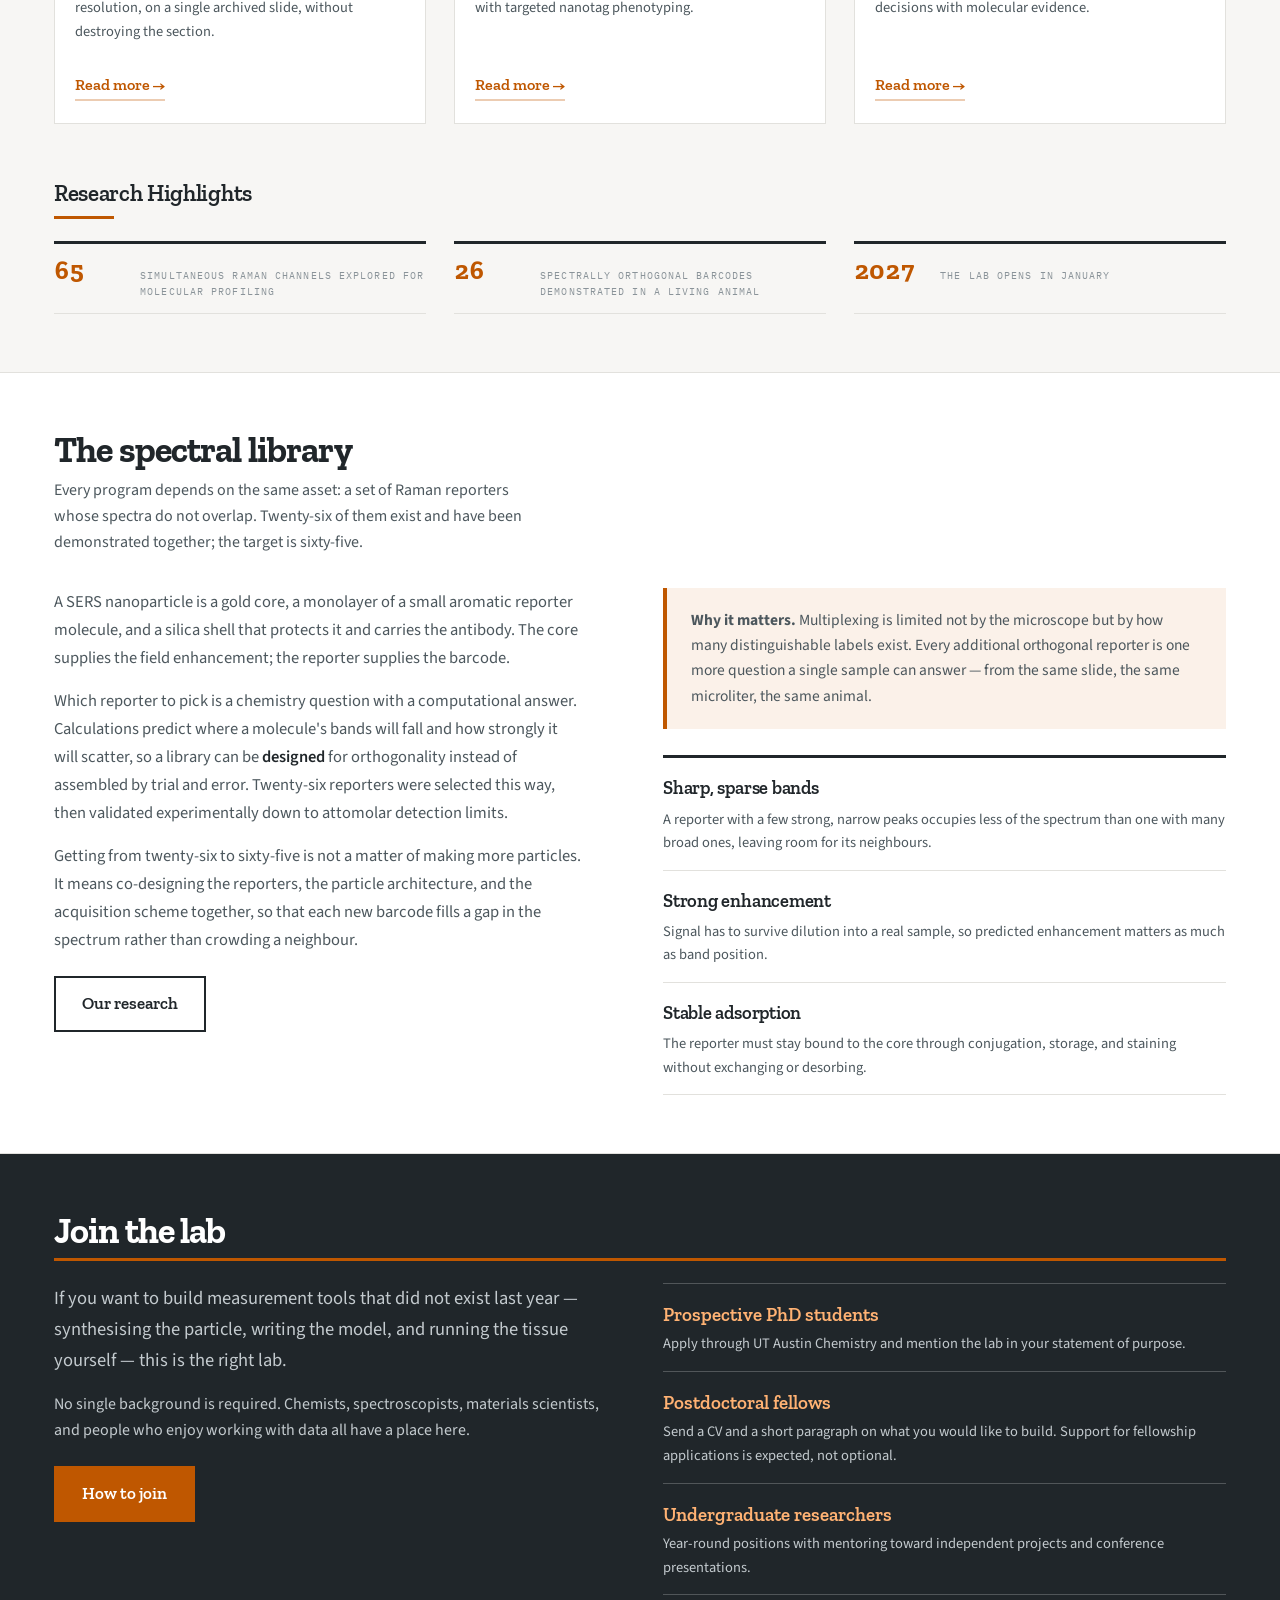
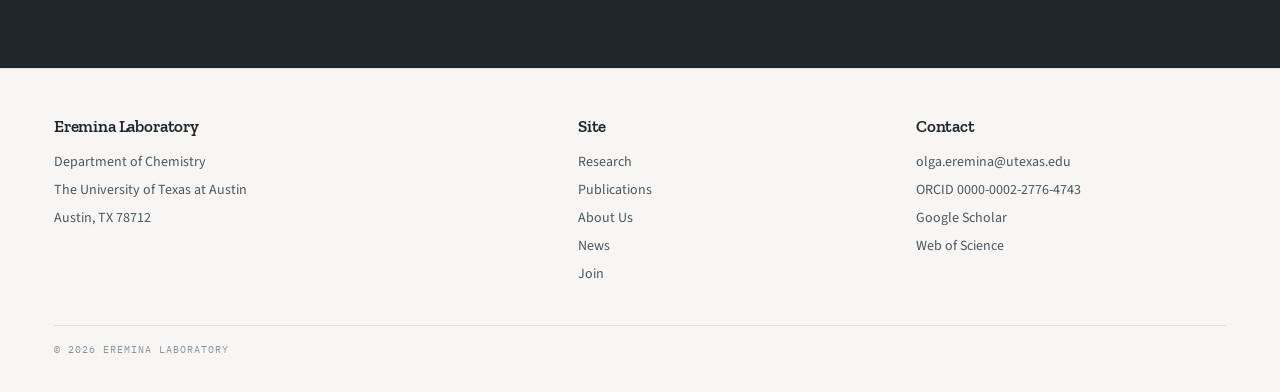
==== commit ce45a07d: "Home: drop Research programs intro sentence" ====
--- a/index.html
+++ b/index.html
@@ -155,7 +155,6 @@
     <div class="sechead">
       <div>
         <h2>Research programs</h2>
-        <p>Three programs share one measurement problem: how do you ask a biological sample many chemical questions at the same time, without destroying it?</p>
       </div>
     </div>
     <div class="cards">
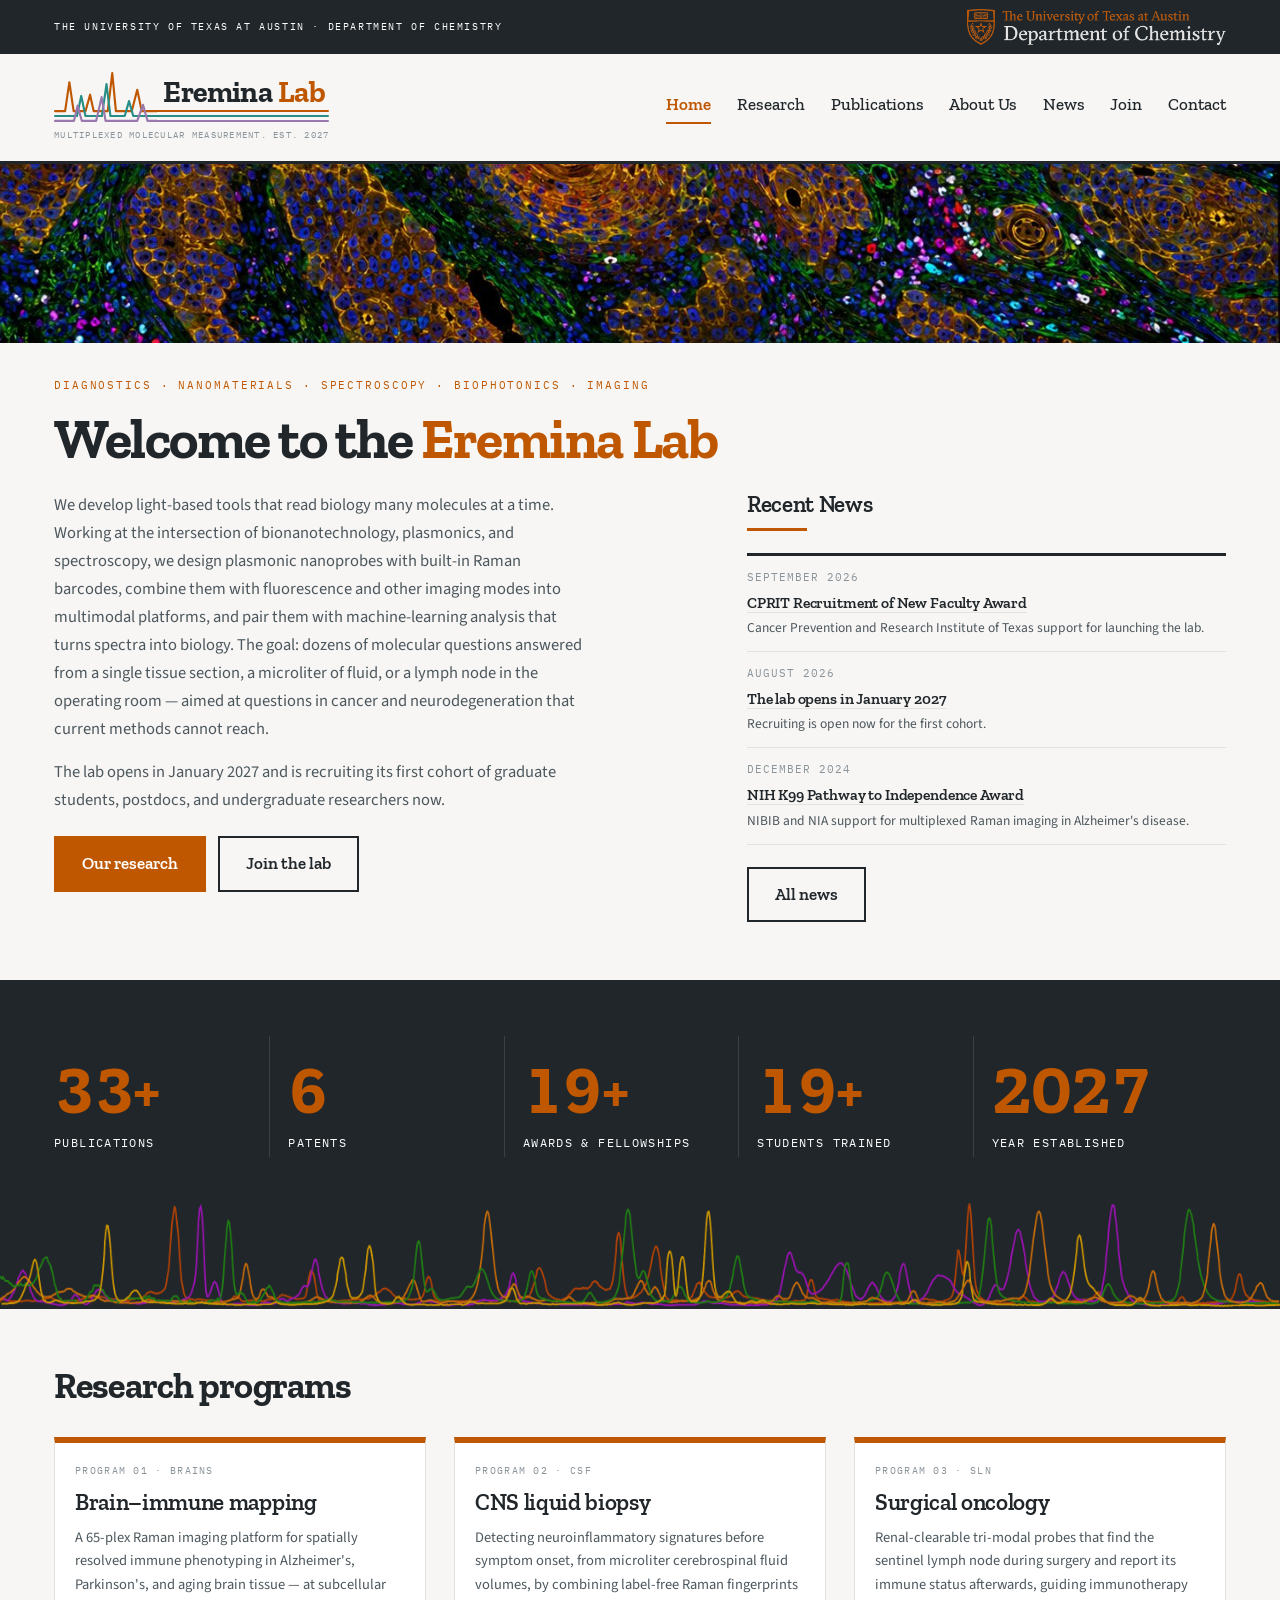
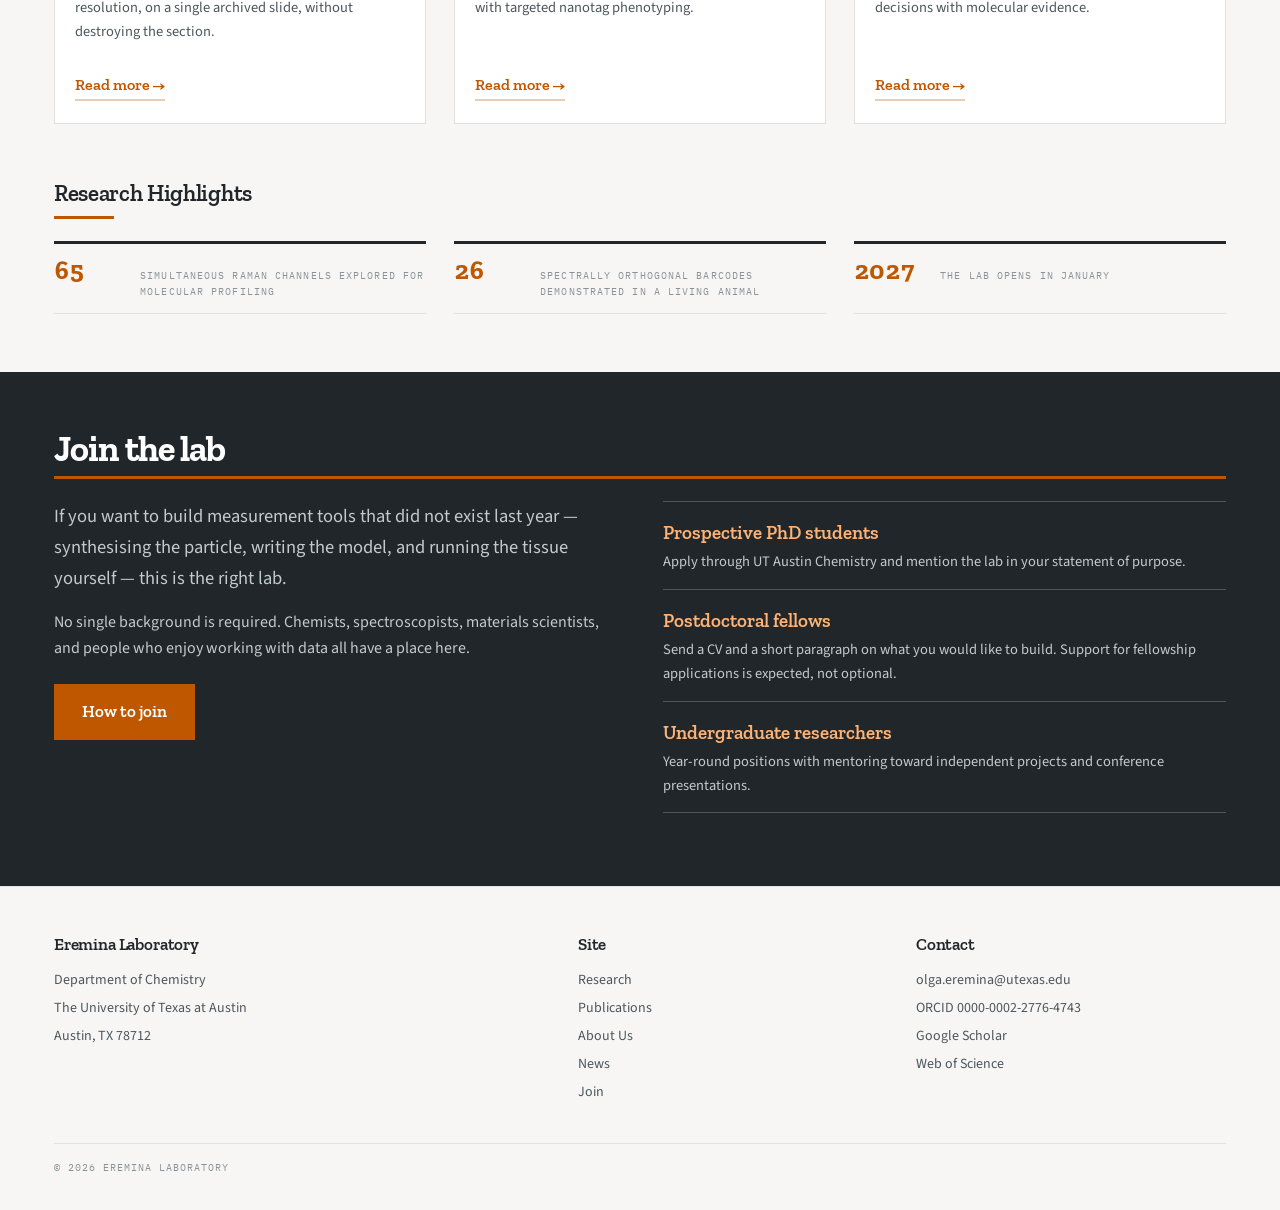
==== commit 4f3a8396: "Home: remove The spectral library section" ====
--- a/index.html
+++ b/index.html
@@ -188,36 +188,6 @@
     </div>
   </section>
 
-  <!-- ============ the library ============ -->
-  <section class="sec white">
-    <div class="sechead">
-      <div>
-        <h2>The spectral library</h2>
-        <p>Every program depends on the same asset: a set of Raman reporters whose spectra do not overlap. Twenty-six of them exist and have been demonstrated together; the target is sixty-five.</p>
-      </div>
-    </div>
-    <div class="two">
-      <div class="prose">
-        <p>A SERS nanoparticle is a gold core, a monolayer of a small aromatic reporter molecule, and a silica shell that protects it and carries the antibody. The core supplies the field enhancement; the reporter supplies the barcode.</p>
-        <p>Which reporter to pick is a chemistry question with a computational answer. Calculations predict where a molecule's bands will fall and how strongly it will scatter, so a library can be <strong>designed</strong> for orthogonality instead of assembled by trial and error. Twenty-six reporters were selected this way, then validated experimentally down to attomolar detection limits.</p>
-        <p>Getting from twenty-six to sixty-five is not a matter of making more particles. It means co-designing the reporters, the particle architecture, and the acquisition scheme together, so that each new barcode fills a gap in the spectrum rather than crowding a neighbour.</p>
-        <div class="btnrow">
-          <a class="btn ghost" href="research.html">Our research</a>
-        </div>
-      </div>
-      <div>
-        <div class="callout" style="margin-top:0;">
-          <p><strong>Why it matters.</strong> Multiplexing is limited not by the microscope but by how many distinguishable labels exist. Every additional orthogonal reporter is one more question a single sample can answer — from the same slide, the same microliter, the same animal.</p>
-        </div>
-        <ul class="methods">
-          <li><b>Sharp, sparse bands</b><span>A reporter with a few strong, narrow peaks occupies less of the spectrum than one with many broad ones, leaving room for its neighbours.</span></li>
-          <li><b>Strong enhancement</b><span>Signal has to survive dilution into a real sample, so predicted enhancement matters as much as band position.</span></li>
-          <li><b>Stable adsorption</b><span>The reporter must stay bound to the core through conjugation, storage, and staining without exchanging or desorbing.</span></li>
-        </ul>
-      </div>
-    </div>
-  </section>
-
   <!-- ============ join ============ -->
   <section class="sec dark">
     <h2>Join the lab</h2>
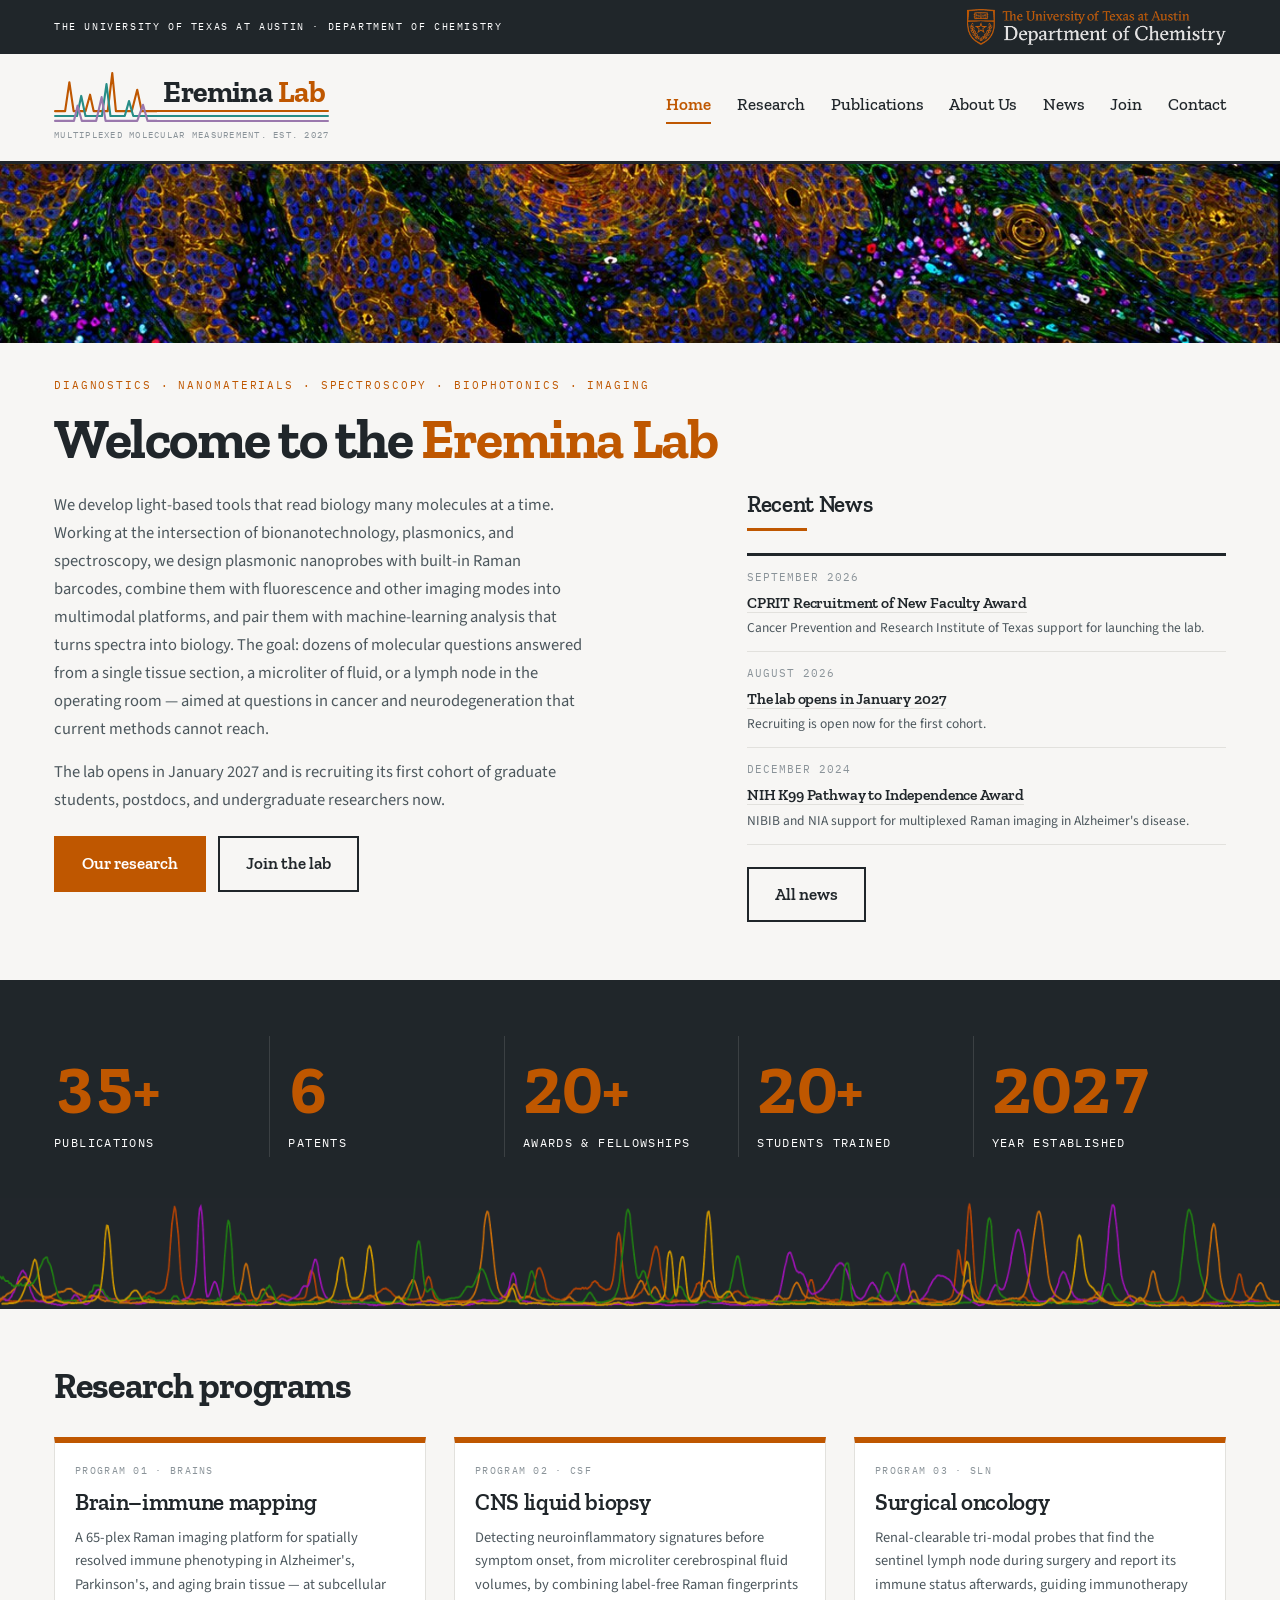
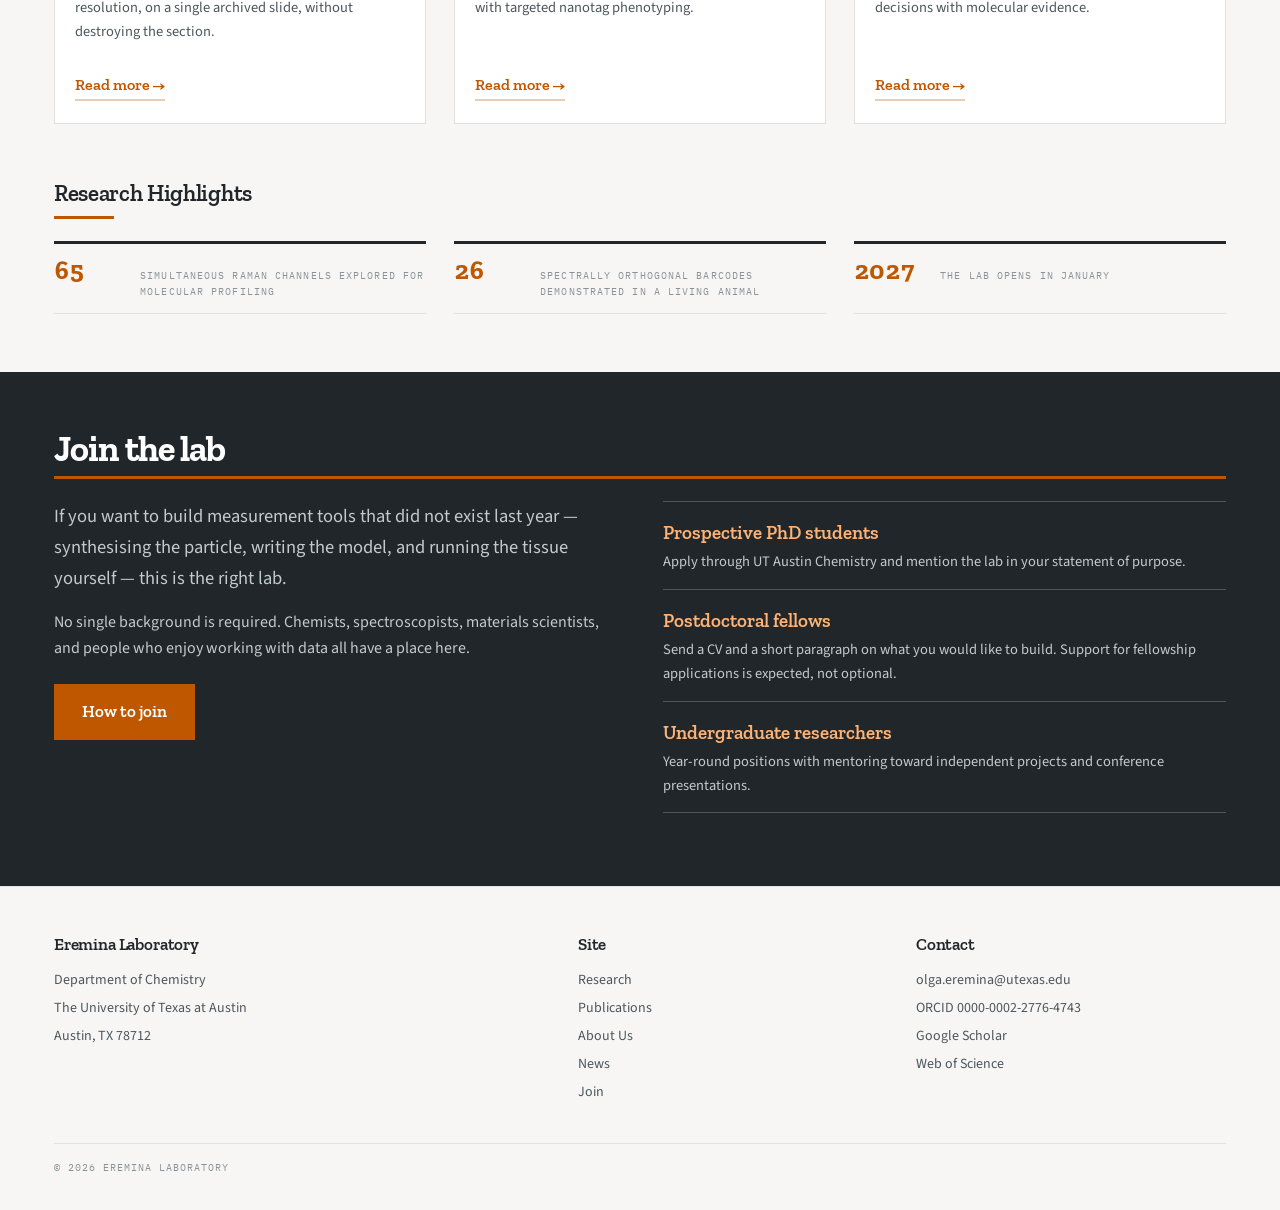
==== commit 4f8f8c88: "Footer: Google Scholar link to Olga's profile" ====
--- a/index.html
+++ b/index.html
@@ -235,7 +235,7 @@
     <ul>
       <li><a href="mailto:olga.eremina@utexas.edu">olga.eremina@utexas.edu</a></li>
       <li><a href="https://orcid.org/0000-0002-2776-4743">ORCID 0000-0002-2776-4743</a></li>
-      <li><a href="publications.html">Google Scholar</a></li>
+      <li><a href="https://scholar.google.com/citations?user=7RykEZIAAAAJ&amp;hl=ru">Google Scholar</a></li>
       <li><a href="https://www.webofscience.com/wos/author/record/1571301">Web of Science</a></li>
     </ul>
   </div>
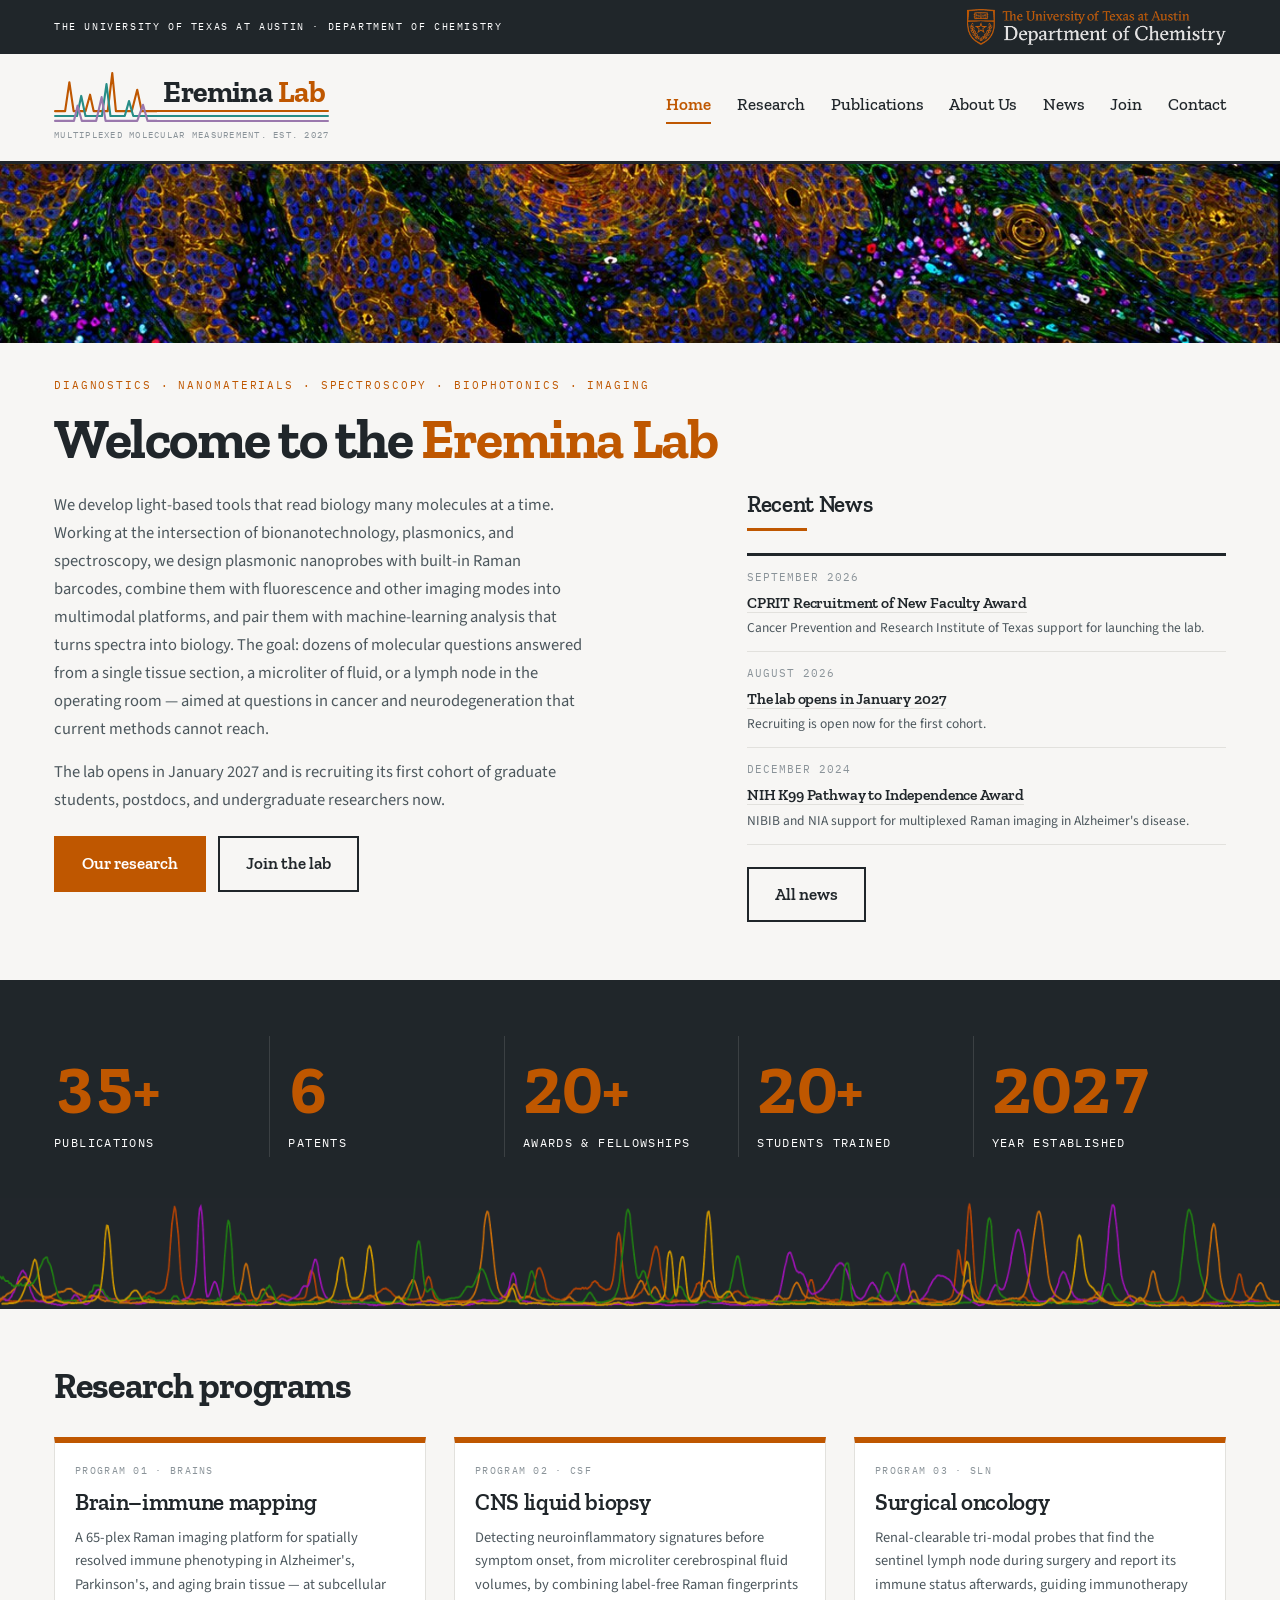
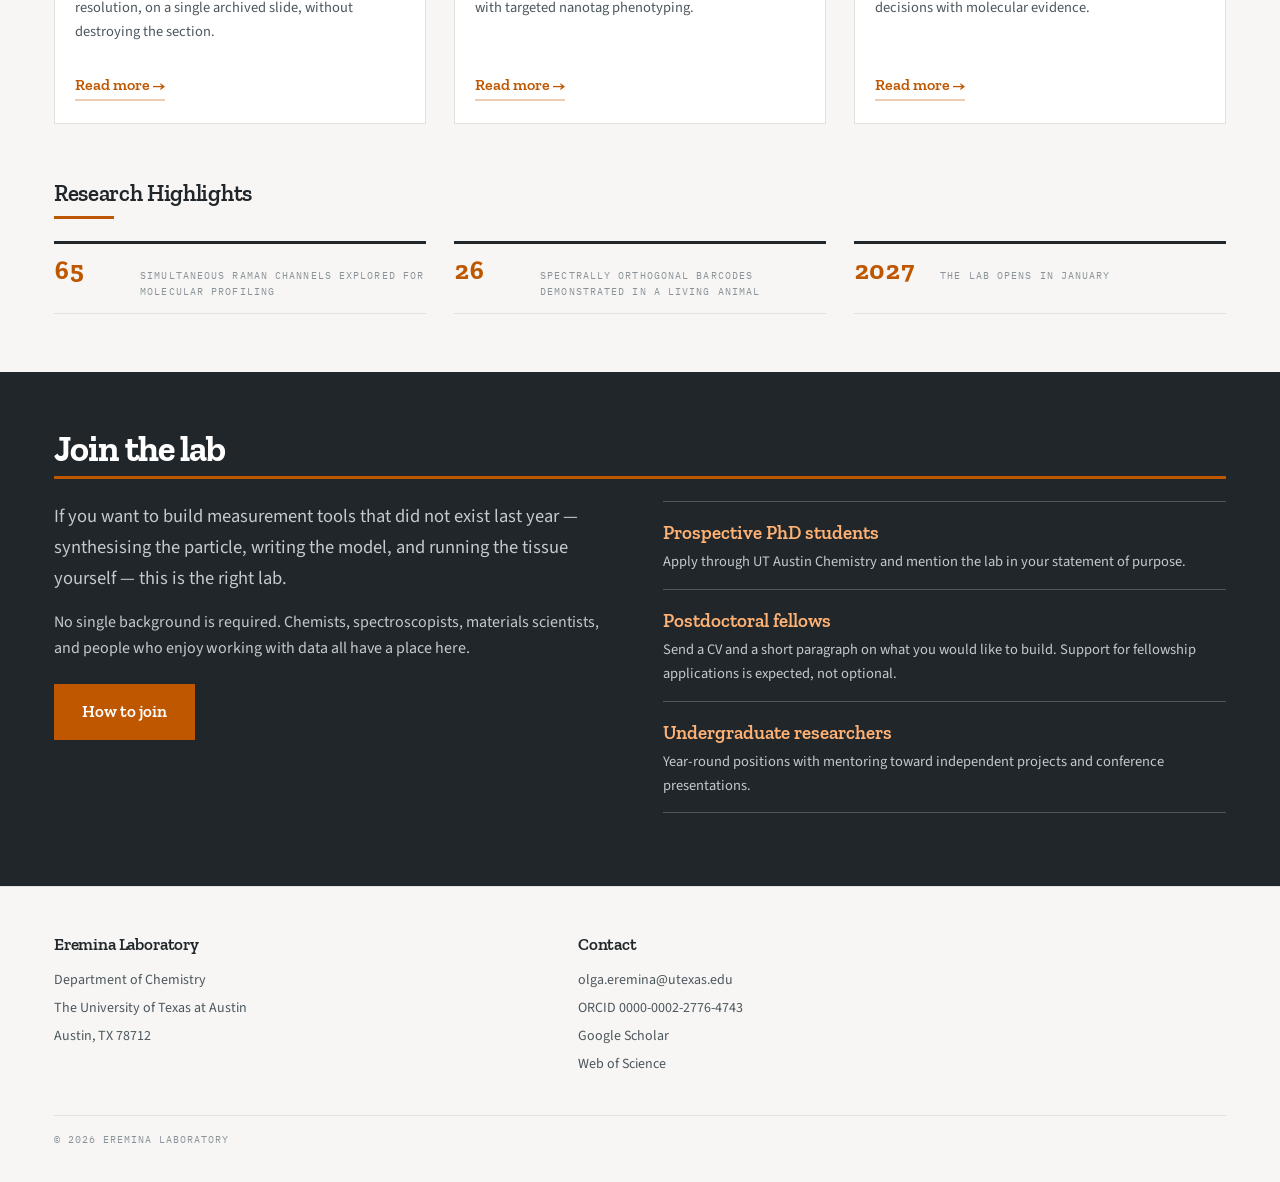
==== commit 92a488f6: "Home: remove Site links column from footer" ====
--- a/index.html
+++ b/index.html
@@ -221,16 +221,6 @@
     <p><!-- TODO: add building name, street address, and room once assigned -->Austin, TX 78712</p>
   </div>
   <div>
-    <h4>Site</h4>
-    <ul>
-      <li><a href="research.html">Research</a></li>
-      <li><a href="publications.html">Publications</a></li>
-      <li><a href="people.html">About Us</a></li>
-      <li><a href="news.html">News</a></li>
-      <li><a href="join.html">Join</a></li>
-    </ul>
-  </div>
-  <div>
     <h4>Contact</h4>
     <ul>
       <li><a href="mailto:olga.eremina@utexas.edu">olga.eremina@utexas.edu</a></li>
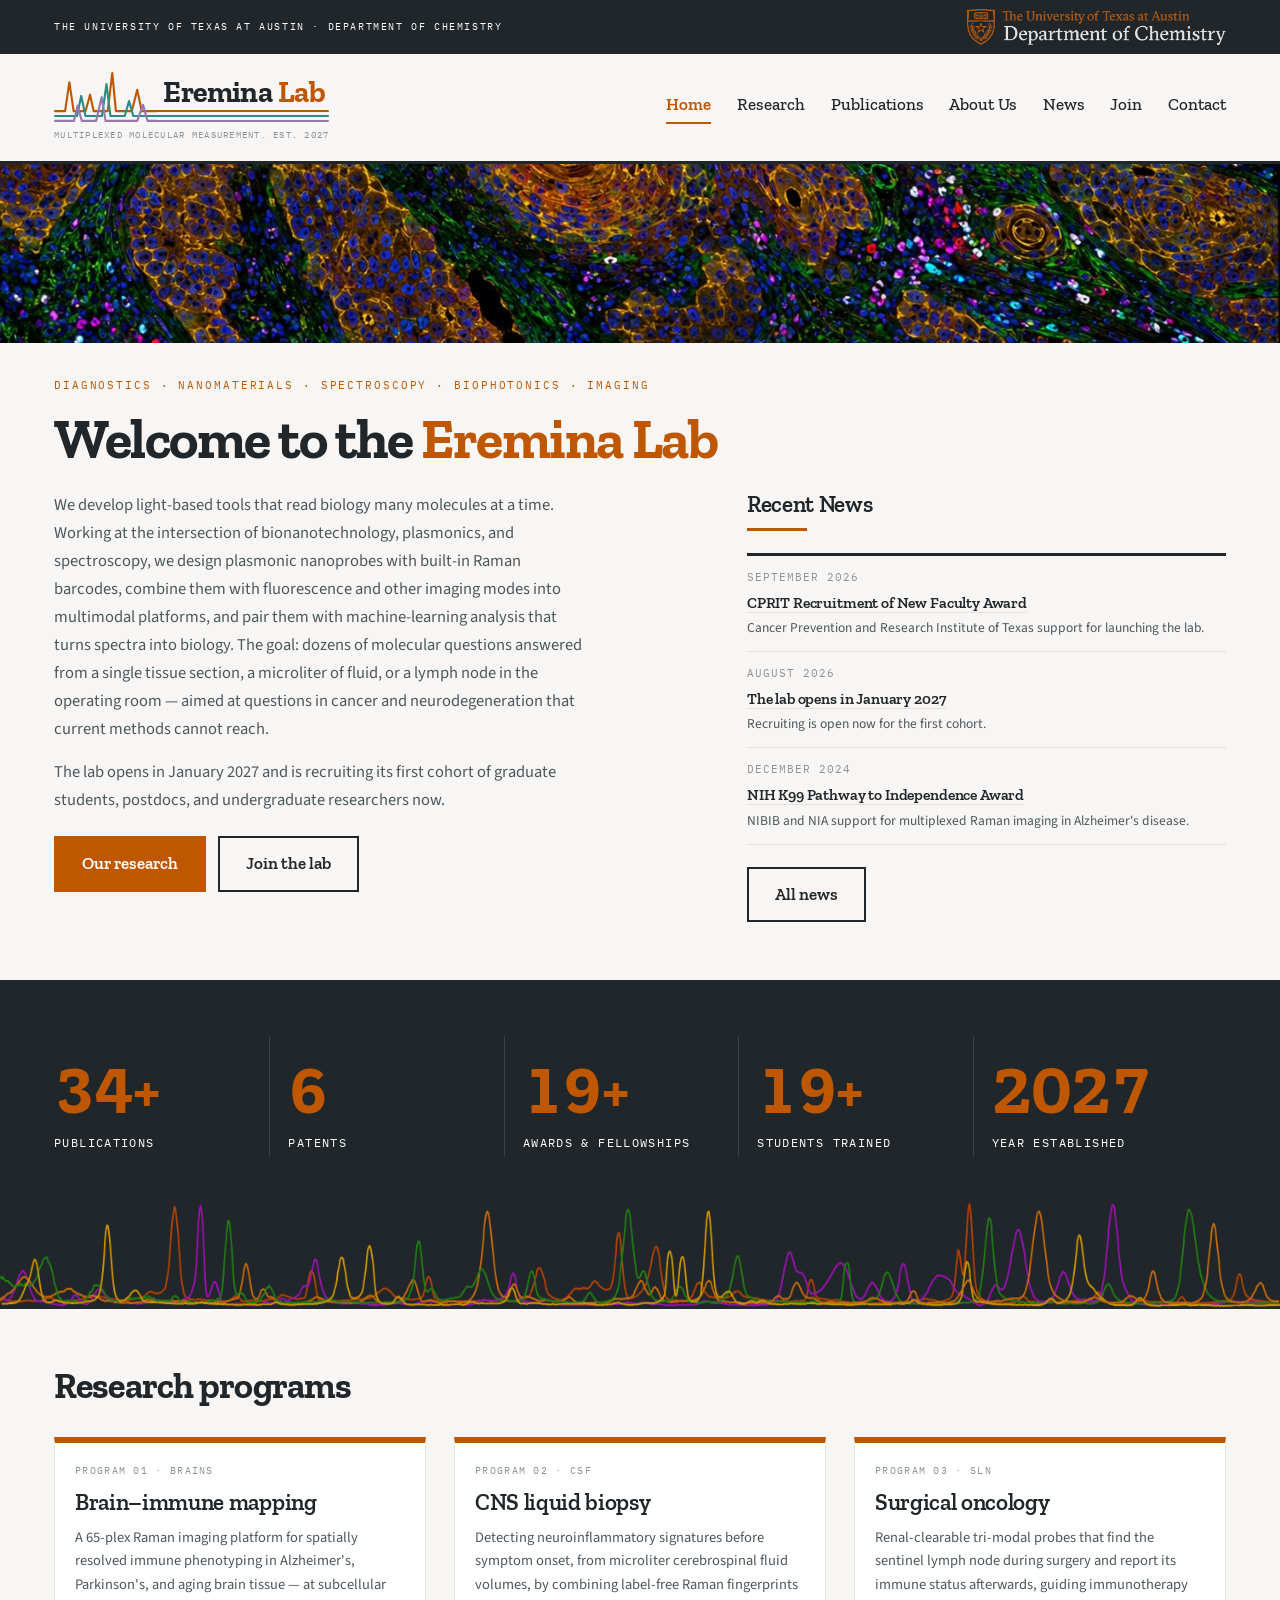
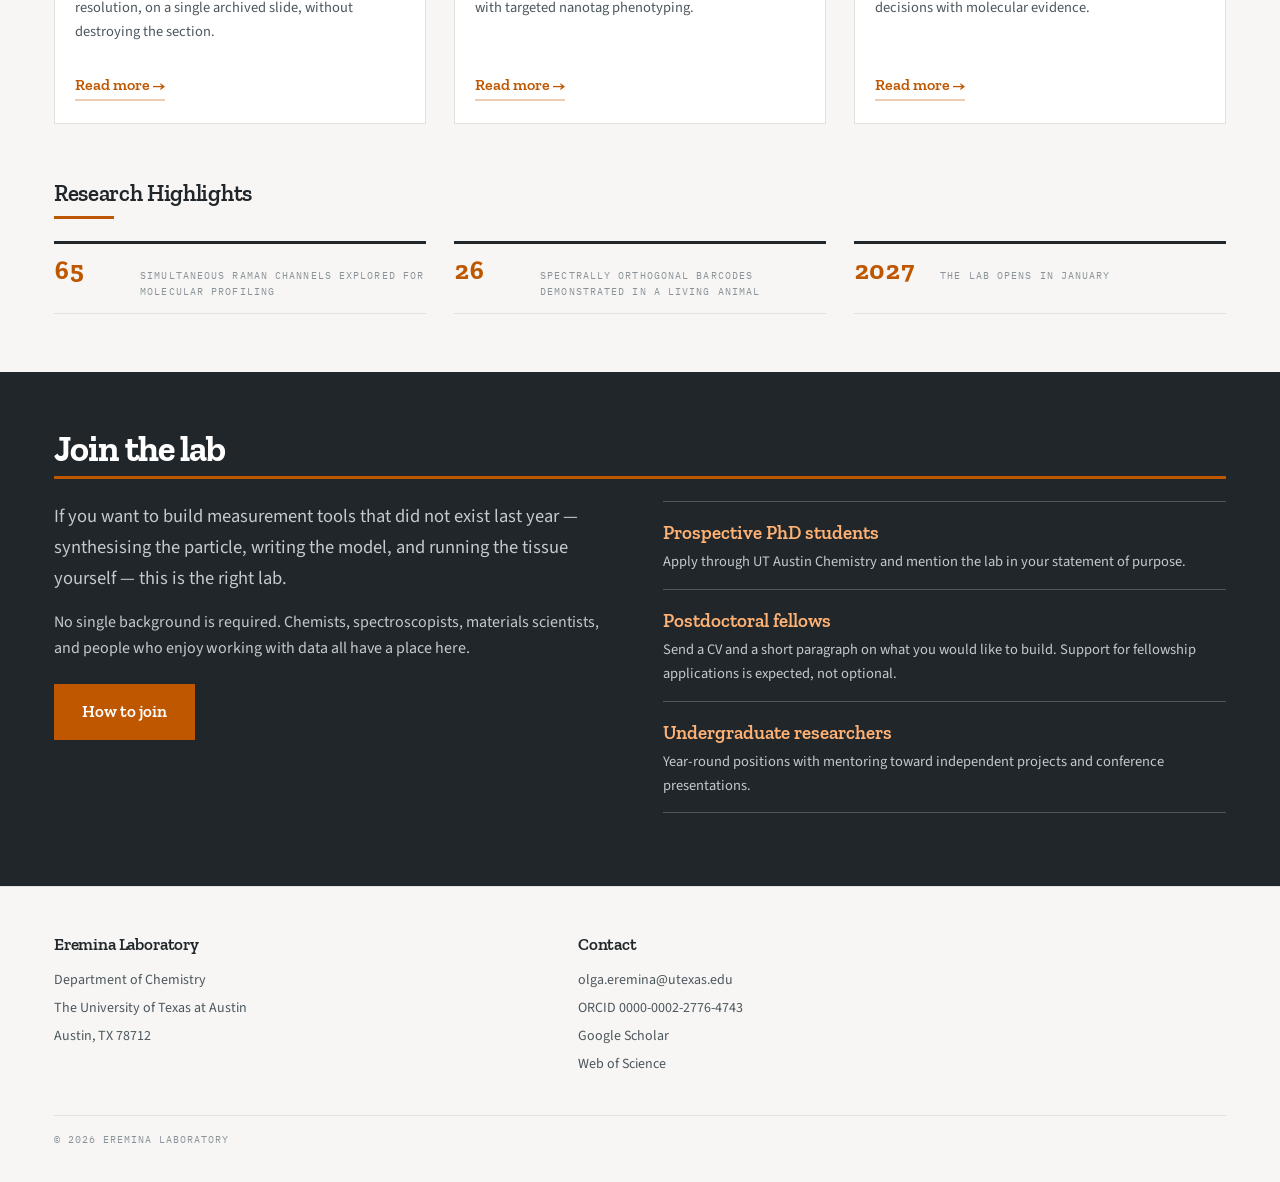
==== commit 6eca25a7: "Spectrum strip: sweep when scrolled into view; -webkit-clip-path for older Safari" ====
--- a/index.html
+++ b/index.html
@@ -236,6 +236,7 @@
 </footer>
 
 <script src="assets/nav.js"></script>
+<script src="assets/strip.js"></script>
 <script src="assets/counters.js"></script>
 </body>
 </html>
--- a/assets/site.css
+++ b/assets/site.css
@@ -252,13 +252,17 @@
   display:block; width:100%; height:clamp(76px,9vw,112px);
   animation:strip-draw 1.875s cubic-bezier(.215,.61,.355,1) both;
 }
+/* -webkit-clip-path: Safari before 13.1 only knows the prefixed name. */
 @keyframes strip-draw{
-  from{clip-path:inset(0 100% 0 0);}
-  to{clip-path:inset(0 0 0 0);}
-}
-/* spectra.js skips its animation under the same condition */
+  from{-webkit-clip-path:inset(0 100% 0 0); clip-path:inset(0 100% 0 0);}
+  to{-webkit-clip-path:inset(0 0 0 0); clip-path:inset(0 0 0 0);}
+}
+/* strip.js adds .wait to strips below the fold and removes it when they
+   scroll into view, so the sweep plays then instead of at page load. */
+.band.strip.wait img{animation:none; -webkit-clip-path:inset(0 100% 0 0); clip-path:inset(0 100% 0 0);}
+/* spectra.js and strip.js skip their animation under the same condition */
 @media (prefers-reduced-motion:reduce){
-  .band.strip img{animation:none;}
+  .band.strip img, .band.strip.wait img{animation:none; -webkit-clip-path:none; clip-path:none;}
 }
 
 /* .band.illus — full-bleed illustration strip above the hero. object-fit:cover
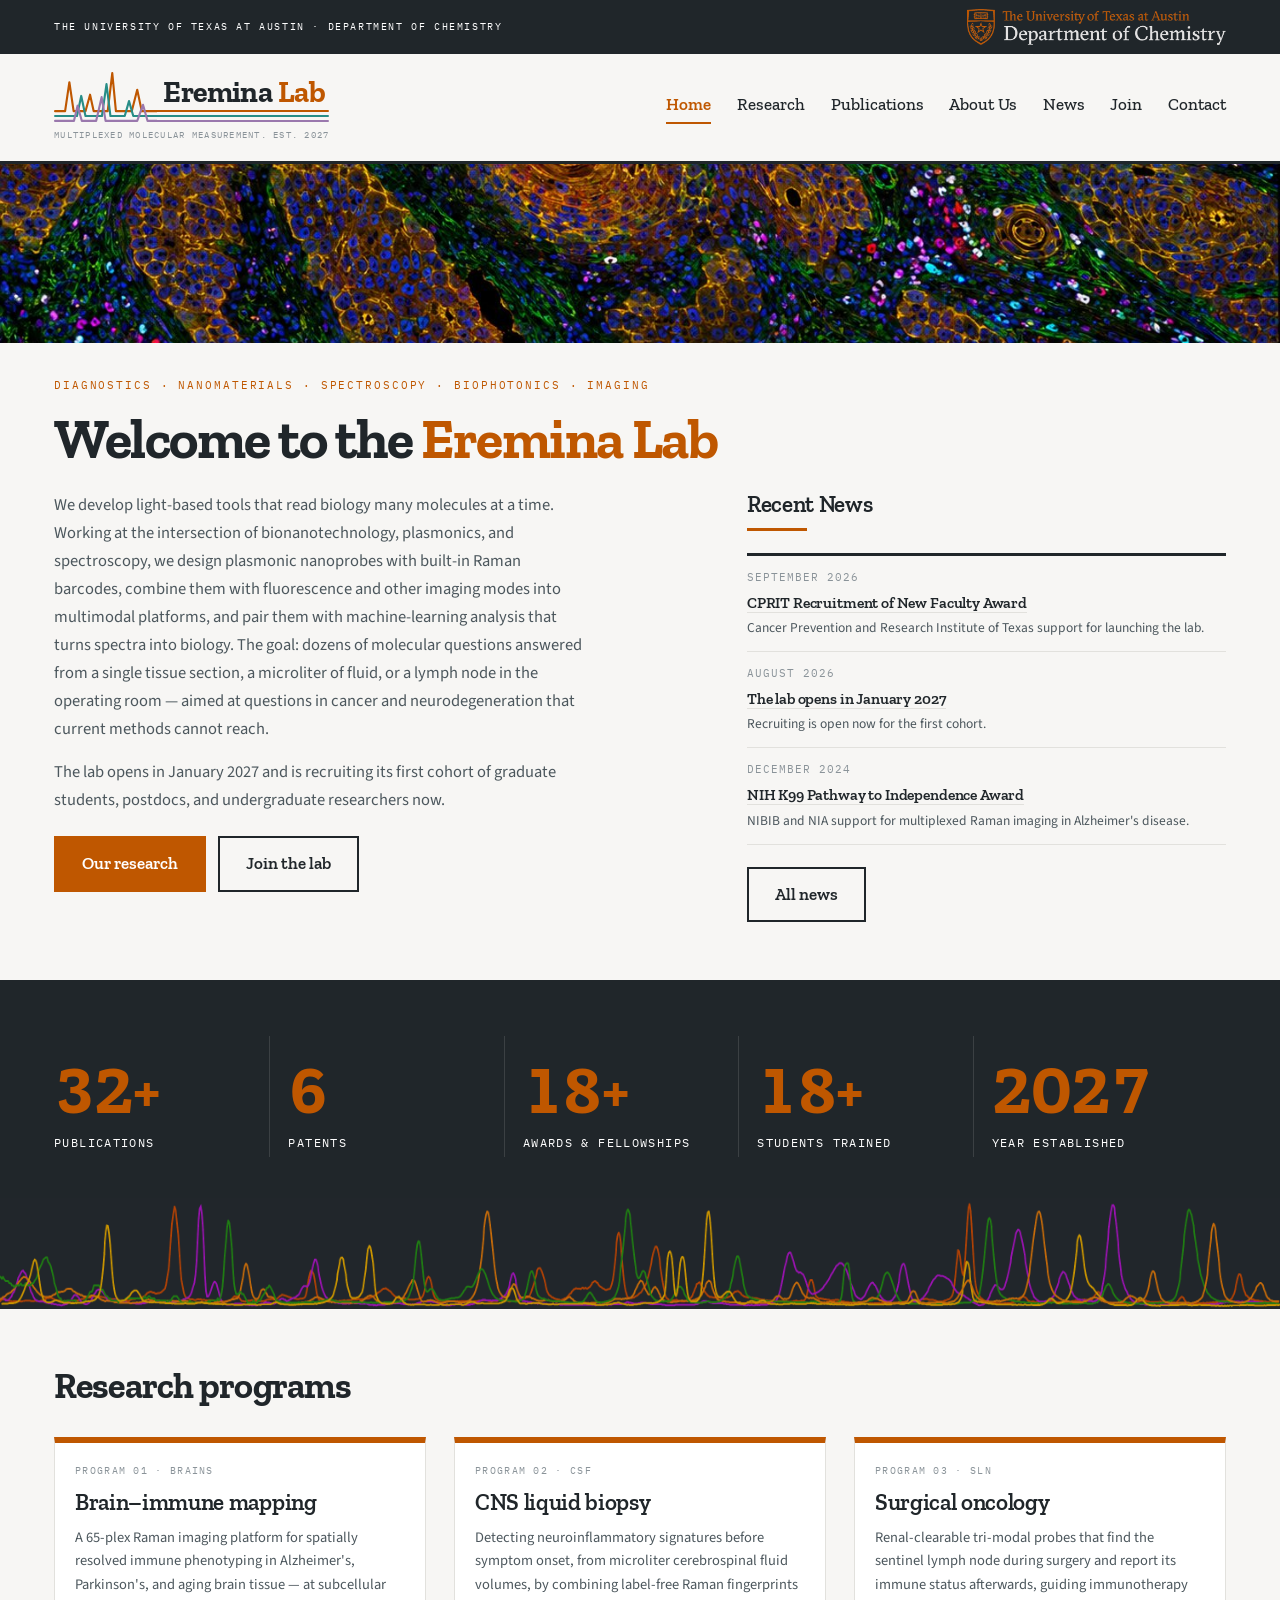
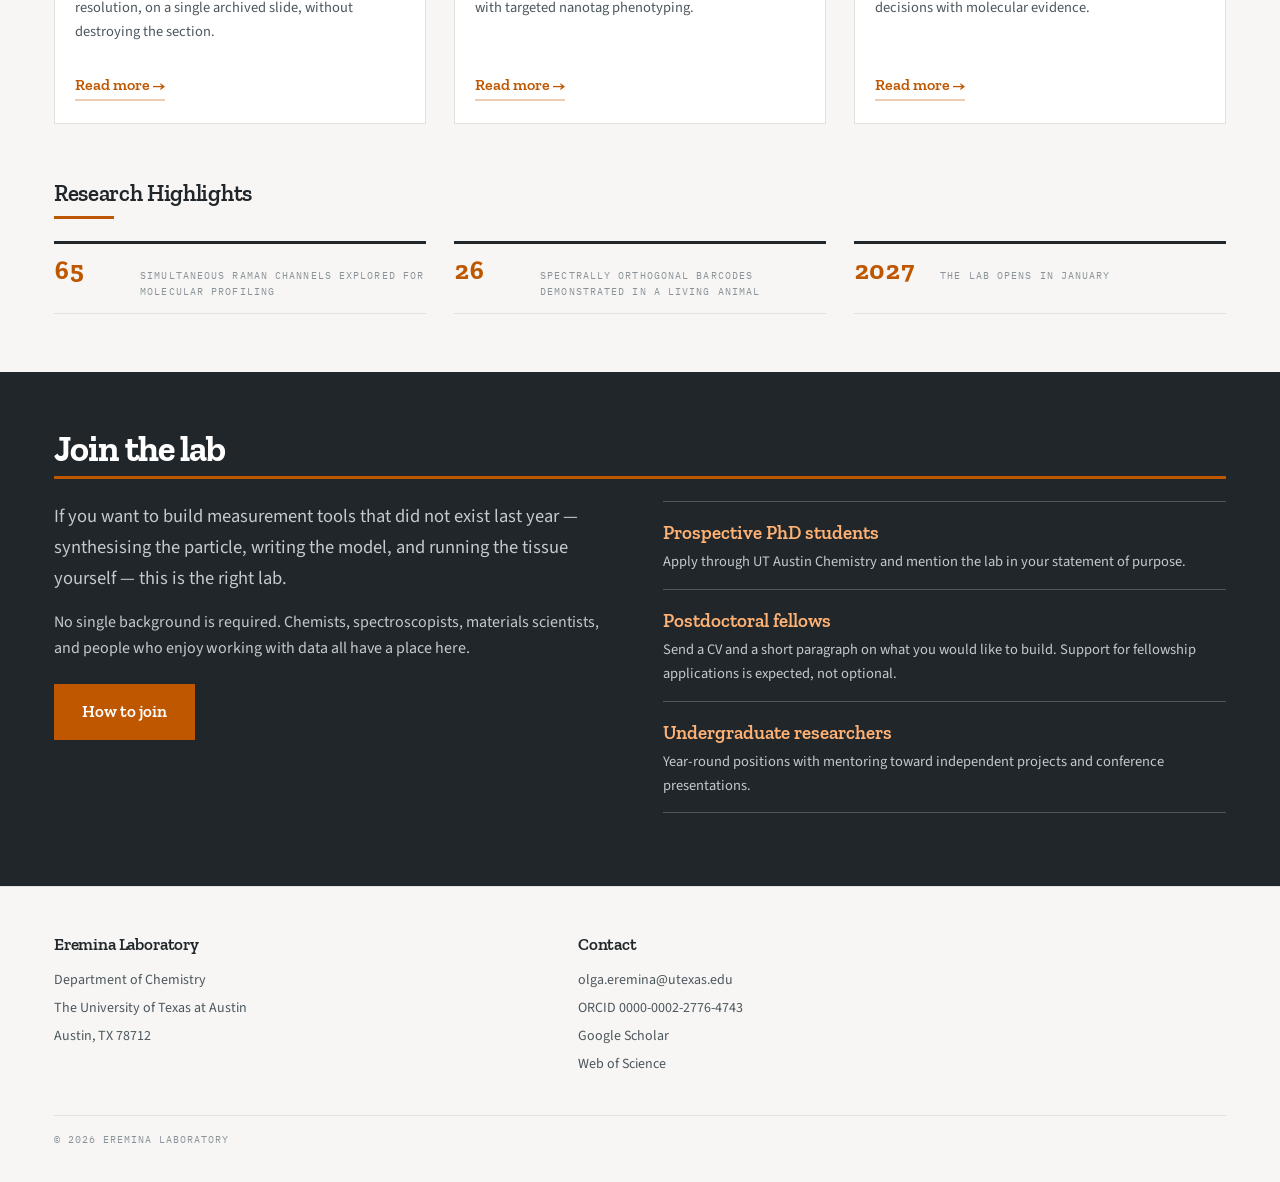
==== commit d98f16eb: "Remove Prof. Eremina page; move contact links under her photo on Lab Members" ====
--- a/index.html
+++ b/index.html
@@ -128,7 +128,7 @@
        (October 2026); the aria-label keeps it for screen readers. Counts as of October 2026:
        articles and patents = publications.html; awards = CV "Awards,
        Scholarships, and Fellowships" (22) plus the K99/R00 and CPRIT awards;
-       students = "Previously mentored" on people-olga-eremina.html (12),
+       students = "Previously mentored" on the former people-olga-eremina.html, removed 2026-11-25 (12),
        shown as 20+ at the owner's request (Oct 2026) to include all
        students trained. Publications shown as 35+ at the owner's request.
        Update the data-to value and the visible number together. Counting up
--- a/assets/site.css
+++ b/assets/site.css
@@ -440,6 +440,13 @@
 a.person:hover .av{border-color:var(--orange);}
 @media (prefers-reduced-motion:reduce){a.person .av{transition:none;}}
 
+/* contact lines under a roster tile */
+.person-links{list-style:none; margin:10px 0 0; padding:0; font-size:13px; line-height:1.8; overflow-wrap:anywhere;}
+.person-links a{color:var(--body); text-decoration:none;}
+.person-links a:hover{color:var(--orange);}
+.person-links .rid{color:var(--steel); font-family:var(--mono); font-size:11.5px;}
+.person-links a.more{color:var(--orange);}
+
 /* alumni / mentee table */
 .tbl{width:100%; border-collapse:collapse;}
 .tbl caption{
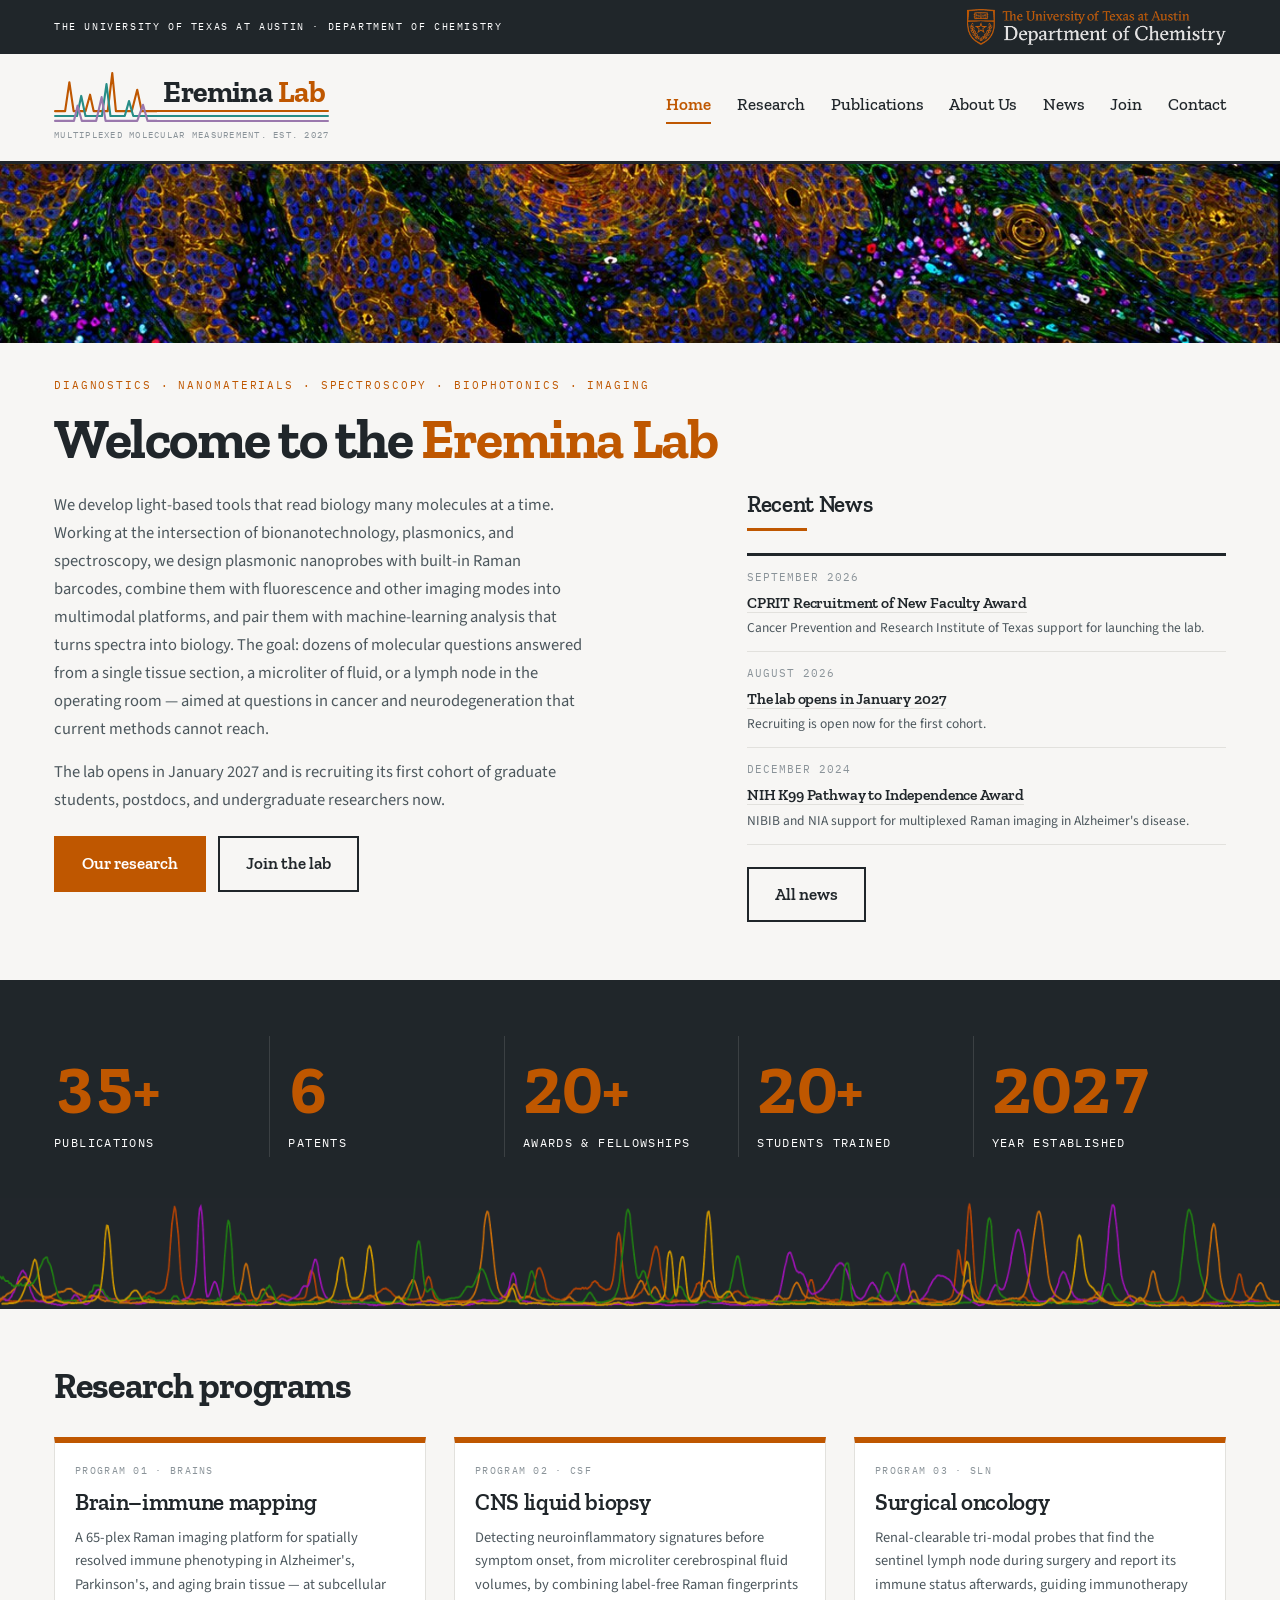
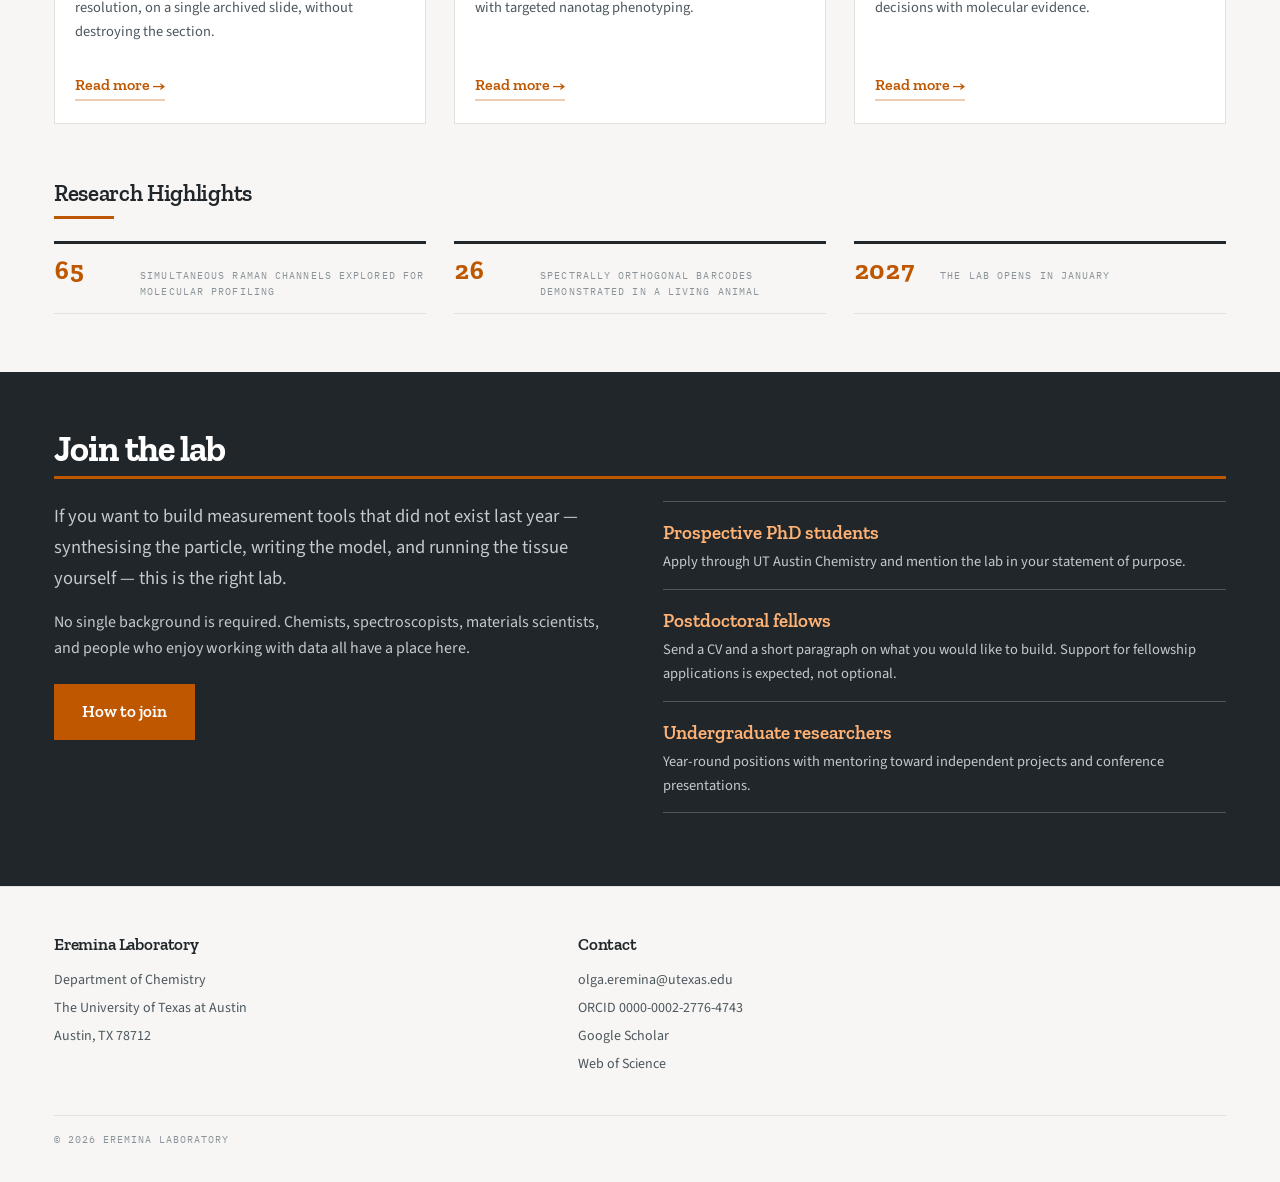
==== commit 76061c2d: "Stylesheet link carries a version so browsers fetch the current CSS" ====
--- a/index.html
+++ b/index.html
@@ -9,7 +9,7 @@
 <link rel="preconnect" href="https://fonts.googleapis.com">
 <link rel="preconnect" href="https://fonts.gstatic.com" crossorigin>
 <link href="https://fonts.googleapis.com/css2?family=Zilla+Slab:ital,wght@0,400;0,500;0,600;0,700;1,400&family=Source+Sans+3:ital,wght@0,400;0,600;1,400&family=IBM+Plex+Mono:wght@400;500&display=swap" rel="stylesheet">
-<link rel="stylesheet" href="assets/site.css">
+<link rel="stylesheet" href="assets/site.css?v=20261125b">
 </head>
 <body>
 
--- a/assets/site.css
+++ b/assets/site.css
@@ -447,6 +447,31 @@
 .person-links .rid{color:var(--steel); font-family:var(--mono); font-size:11.5px;}
 .person-links a.more{color:var(--orange);}
 
+/* a member's profile below the roster: portrait left, their own text right */
+/* one headshot size for every person on the About Us pages (PI tile, profiles, open tiles) */
+.roster, .profile{--headshot:200px;}
+.profile{display:grid; grid-template-columns:var(--headshot) 1fr; gap:clamp(18px,3vw,36px); align-items:start; max-width:880px; scroll-margin-top:24px;}
+.profile + .profile{margin-top:clamp(28px,4vw,44px); padding-top:clamp(28px,4vw,44px); border-top:1px solid var(--hair);}
+.profile .av{aspect-ratio:1/1; border:1px solid var(--hair); overflow:hidden; background:var(--white);}
+.profile .av img{display:block; width:100%; height:100%; object-fit:cover;}
+.profile h4.name{margin:0 0 4px; font-size:clamp(19px,2.1vw,23px);}
+.profile .role{font-size:13px; color:var(--steel); margin:0 0 14px;}
+.profile .role a{color:var(--body); text-decoration:none;}
+.profile .role a:hover{color:var(--orange);}
+.profile h5{font-family:var(--mono); font-size:11.5px; font-weight:500; letter-spacing:.08em; text-transform:uppercase; color:var(--steel); margin:18px 0 6px;}
+.profile p{margin:0 0 10px; color:var(--body); line-height:1.65; max-width:62ch;}
+@media (max-width:560px){.profile{grid-template-columns:1fr;} .profile .av{max-width:var(--headshot);}}
+
+/* Lab Members: group heading inside "Current Lab Members", with a short orange rule */
+h3.subhead{margin:clamp(34px,5vw,54px) 0 20px; padding-bottom:10px; border-bottom:1px solid var(--hair); position:relative; scroll-margin-top:24px;}
+h3.subhead::after{content:""; position:absolute; left:0; bottom:-1px; width:44px; height:3px; background:var(--orange);}
+.sechead + h3.subhead{margin-top:0;}
+/* open-position tiles under a group's profiles: same width as one roster tile */
+.roster.after-profiles{margin-top:clamp(24px,3vw,34px);}
+#members .roster{grid-template-columns:repeat(auto-fill,var(--headshot));}
+#pi .roster{grid-template-columns:var(--headshot);}
+p.empty{color:var(--steel); font-size:15px; margin:0;}
+
 /* alumni / mentee table */
 .tbl{width:100%; border-collapse:collapse;}
 .tbl caption{
